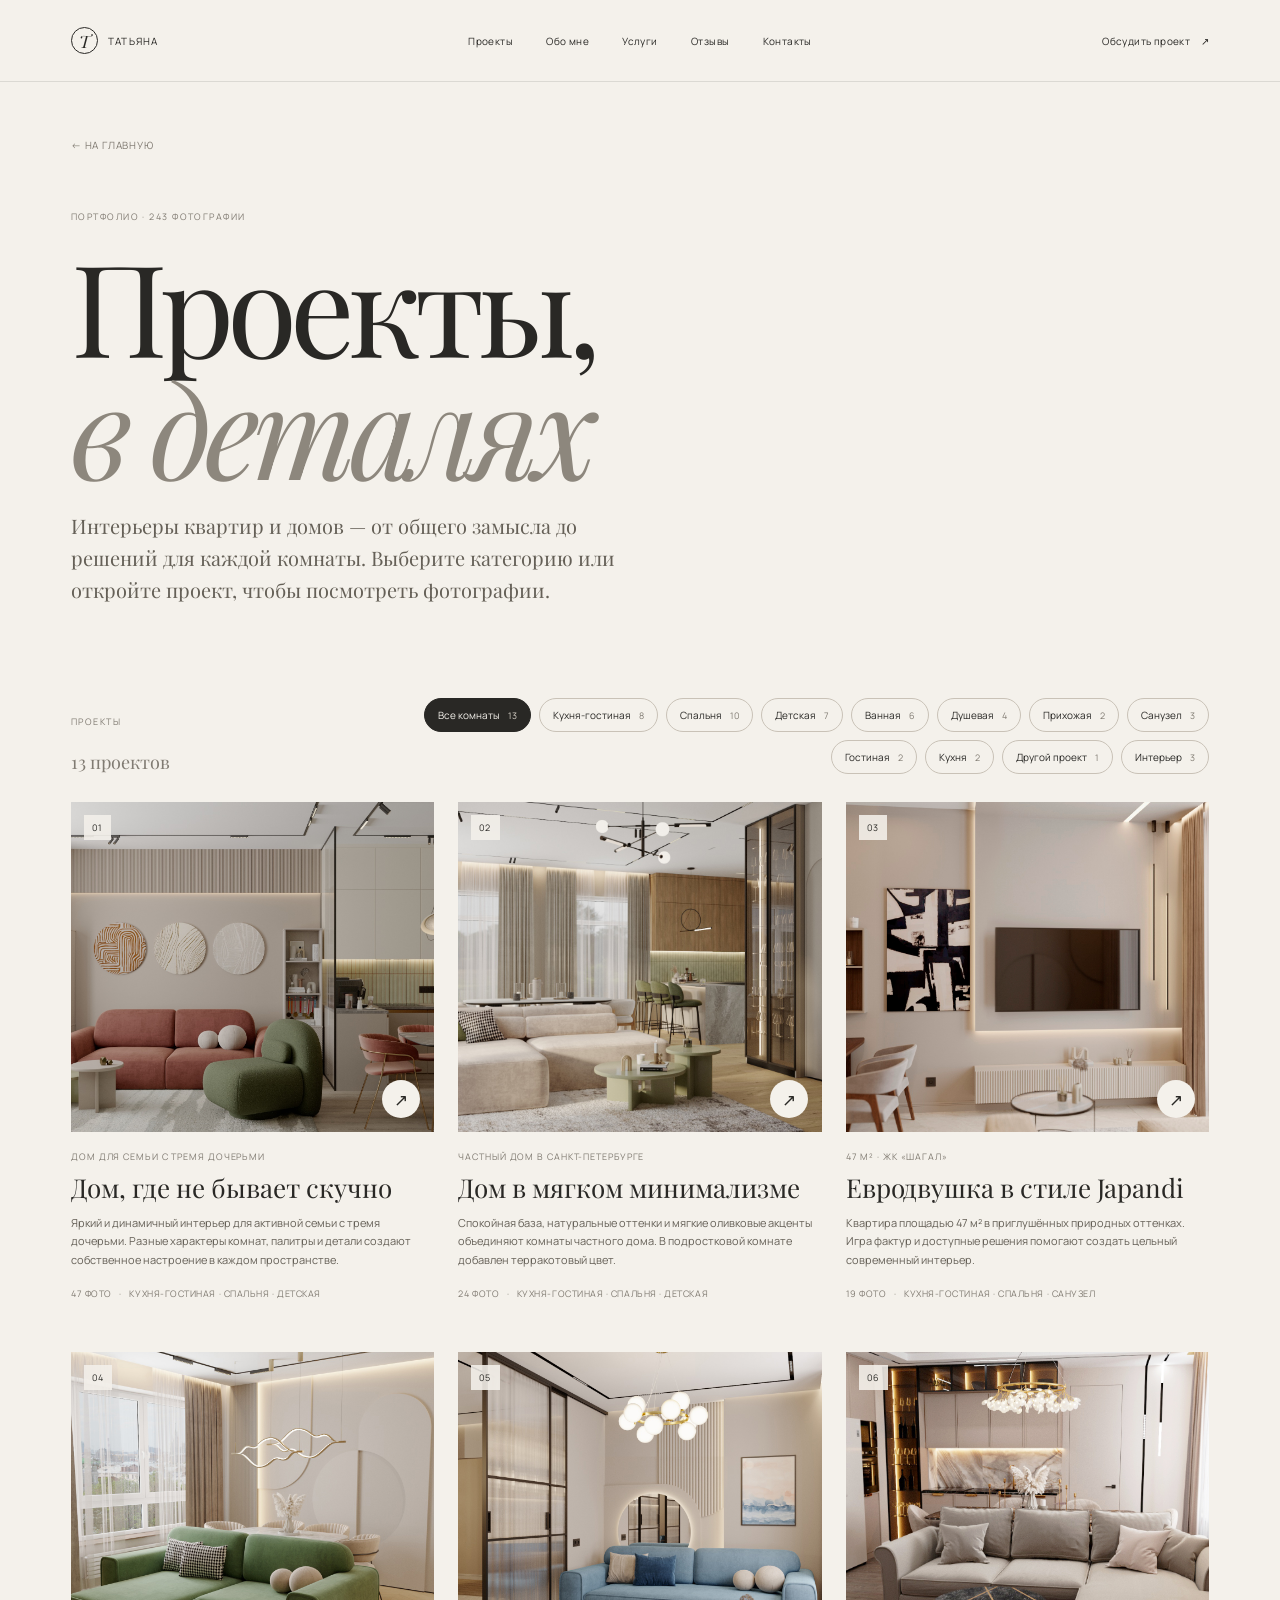
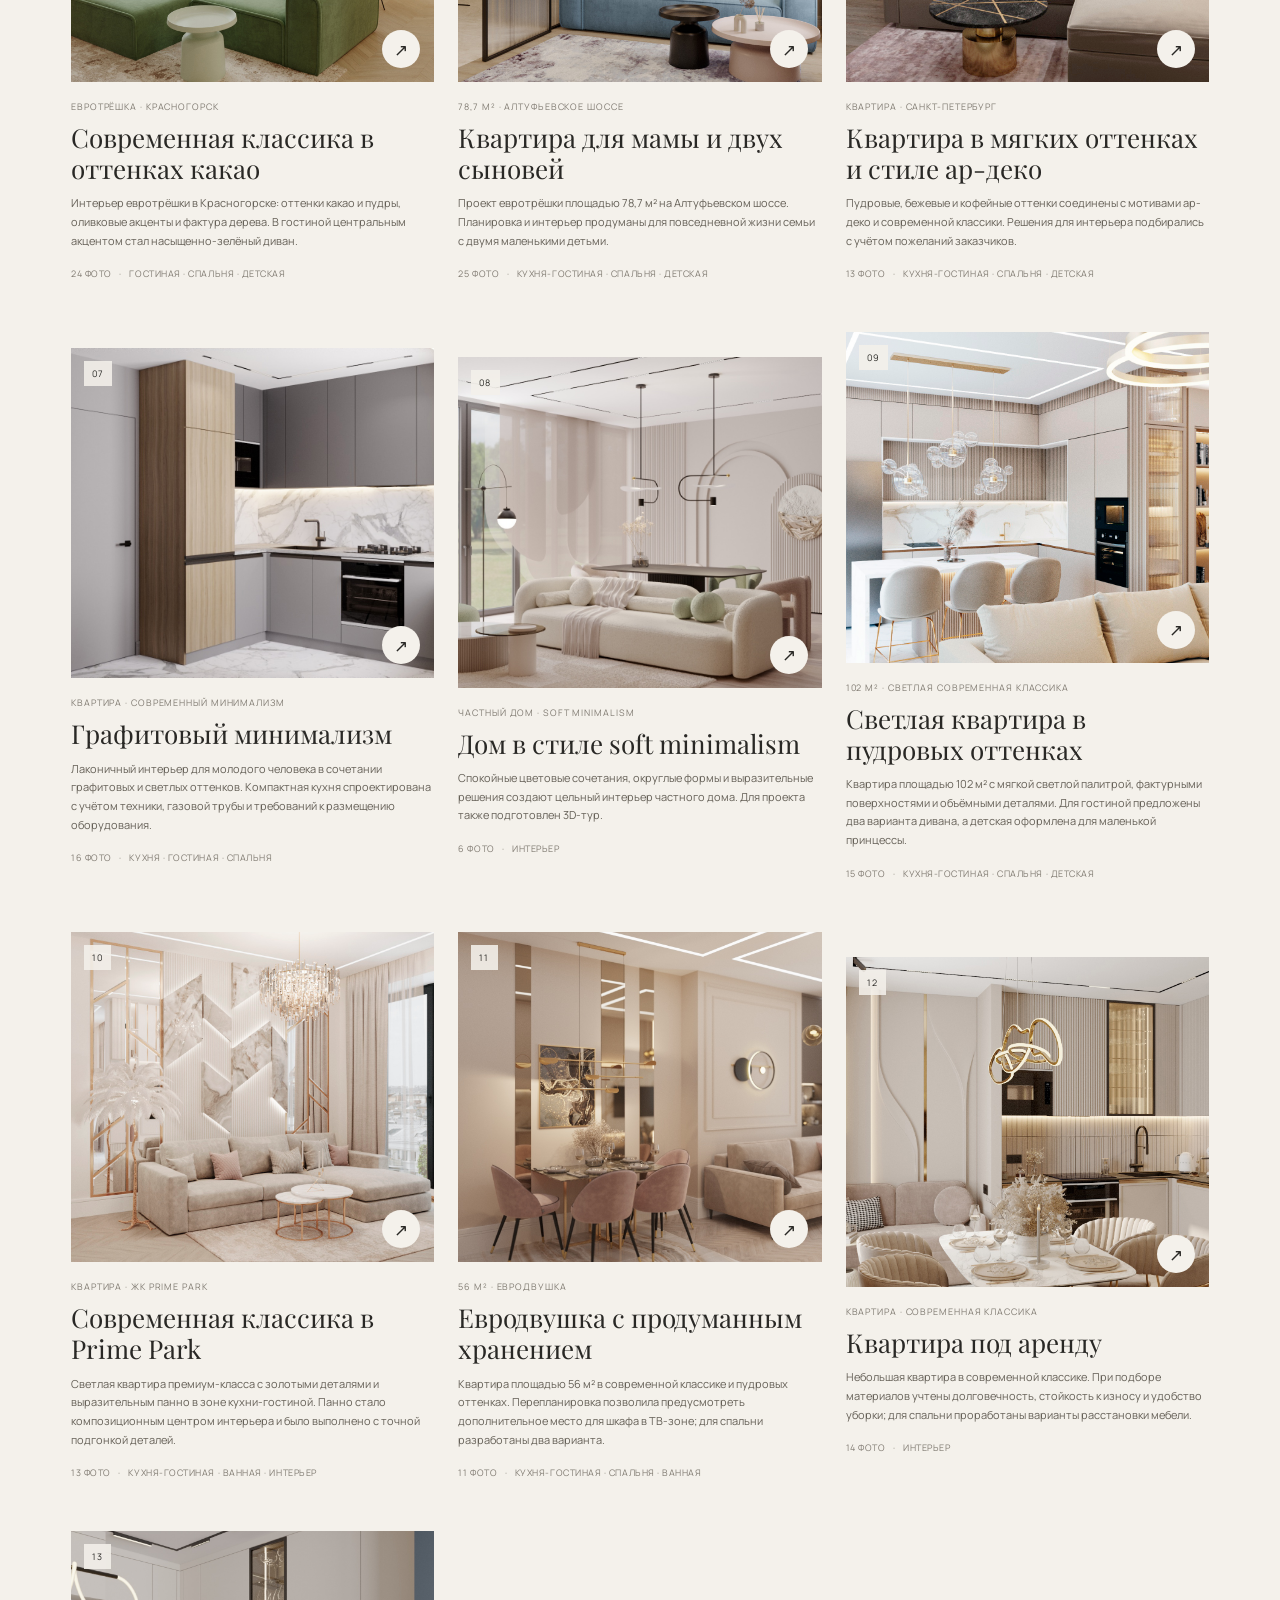
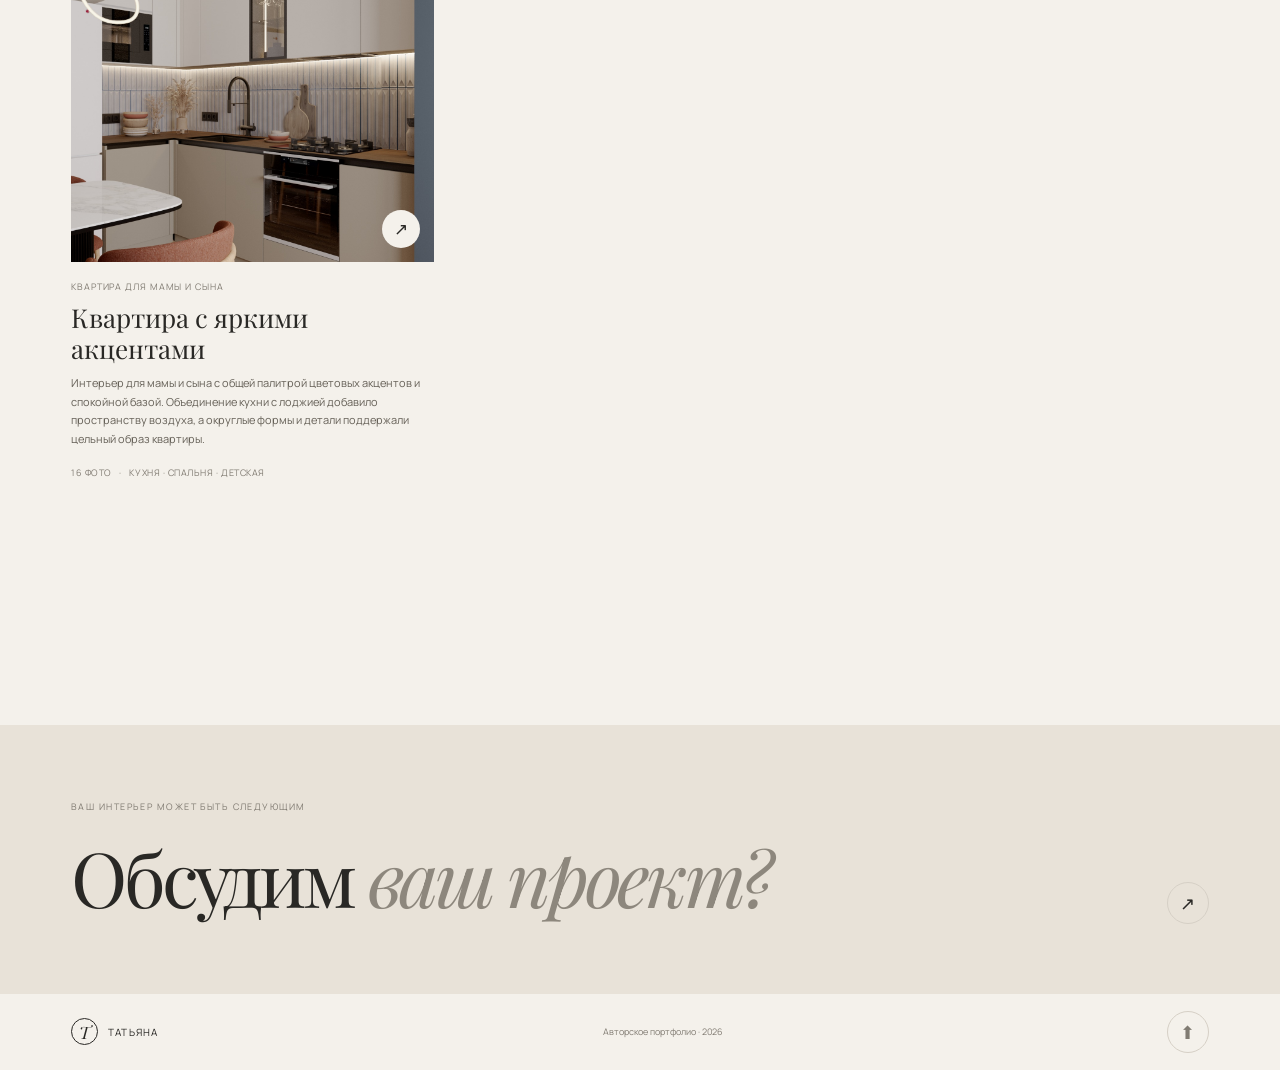
==== projects.html @ d15e1c1d "Publish interior design portfolio" ====
<!doctype html>
<html lang="ru">
<head>
  <meta charset="utf-8">
  <meta name="viewport" content="width=device-width, initial-scale=1">
  <meta name="theme-color" content="#f4f1eb">
  <title>Портфолио проектов — Татьяна</title>
  <meta name="description" content="Реализованные проекты интерьеров. Фотографии квартир и домов с фильтрами по комнатам и проектам.">
  <link rel="preconnect" href="https://fonts.googleapis.com">
  <link rel="preconnect" href="https://fonts.gstatic.com" crossorigin>
  <link href="https://fonts.googleapis.com/css2?family=Manrope:wght@400;500;600&family=Playfair+Display:wght@400;500&display=swap" rel="stylesheet">
  <link rel="stylesheet" href="style.css">
</head>
<body class="works-page">
  <a class="skip-link" href="#main">Перейти к содержанию</a>
  <header class="site-header" id="top">
    <a class="brand" href="index.html#top" aria-label="На главную"><span class="brand-mark">Т</span><span>Татьяна</span></a>
    <button class="menu-toggle" aria-label="Открыть меню" aria-expanded="false" aria-controls="main-nav"><span></span><span></span></button>
    <nav class="nav" id="main-nav" aria-label="Основная навигация">
      <a href="#top" aria-current="page">Проекты</a><a href="index.html#about">Обо мне</a><a href="index.html#services">Услуги</a><a href="index.html#reviews">Отзывы</a><a href="index.html#contact">Контакты</a>
    </nav>
    <a class="header-note" href="index.html#contact">Обсудить проект <span>↗</span></a>
  </header>
  <main id="main">
    <section class="works-intro section">
      <a class="back-link" href="index.html#projects">← На главную</a>
      <p class="eyebrow">ПОРТФОЛИО · <span id="works-photo-total">243</span> ФОТОГРАФИИ</p>
      <h1>Проекты,<br><em>в деталях</em></h1>
      <p class="works-lede">Интерьеры квартир и домов — от общего замысла до решений для каждой комнаты. Выберите категорию или откройте проект, чтобы посмотреть фотографии.</p>
    </section>
    <section class="works-catalog section" aria-label="Каталог проектов">
      <div class="works-toolbar"><div><p class="eyebrow">ПРОЕКТЫ</p><p class="works-result" id="works-result" aria-live="polite"></p></div><div class="works-filters" id="works-filters" aria-label="Фильтр по комнатам"></div></div>
      <div class="works-grid" id="works-grid"></div>
    </section>
    <section class="works-contact"><p class="eyebrow">ВАШ ИНТЕРЬЕР МОЖЕТ БЫТЬ СЛЕДУЮЩИМ</p><h2>Обсудим <em>ваш проект?</em></h2><a class="round-link" href="index.html#contact" aria-label="Обсудить проект">↗</a></section>
  </main>
  <footer class="footer"><a class="brand" href="index.html#top"><span class="brand-mark">Т</span><span>Татьяна</span></a><span>Авторское портфолио · <span id="year"></span></span><a class="round-link" href="#top" aria-label="Наверх">⬆</a></footer>

  <dialog class="work-dialog" id="work-dialog" aria-label="Фотографии проекта">
    <button class="work-dialog-close" type="button" aria-label="Закрыть проект">×</button>
    <div class="work-dialog-inner"><header class="work-dialog-head"><p class="eyebrow" id="dialog-kicker"></p><h2 id="dialog-title"></h2><p class="work-dialog-summary" id="dialog-summary"></p></header><div class="room-filters" id="room-filters" aria-label="Фильтр фотографий по комнате"></div><p class="room-result" id="room-result" aria-live="polite"></p><div class="work-photo-grid" id="work-photo-grid"></div></div>
  </dialog>
  <div class="photo-viewer" id="photo-viewer" role="dialog" aria-modal="true" aria-label="Просмотр фотографии" hidden><button class="viewer-close" type="button" aria-label="Закрыть просмотр">×</button><button class="viewer-arrow viewer-prev" type="button" aria-label="Предыдущее фото">←</button><figure><img id="viewer-image" alt=""><figcaption id="viewer-caption"></figcaption></figure><button class="viewer-arrow viewer-next" type="button" aria-label="Следующее фото">→</button></div>
  <script src="data.js" defer></script><script src="works-data.js" defer></script><script src="projects.js" defer></script><script src="menu.js" defer></script>
</body>
</html>
---- style.css ----
:root {
    --paper: #f4f1eb;
    --paper-2: #e8e2d8;
    --ink: #292825;
    --muted: #807b72;
    --line: #d6d0c6;
    --serif: 'Playfair Display', Georgia, serif;
    --sans: 'Manrope', Arial, sans-serif;
    --gutter: clamp(22px, 5.55vw, 88px);
    --ease: cubic-bezier(.22, .61, .36, 1)
}

* {
    box-sizing: border-box;
    touch-action: manipulation;
}

html {
    scroll-behavior: smooth;
    scroll-padding-top: 82px
}

body {
    margin: 0;
    background: var(--paper);
    color: var(--ink);
    font-family: var(--sans);
    font-size: 14px;
    -webkit-font-smoothing: antialiased
}

body.dialog-open,
body.menu-open {
    overflow: hidden
}

a {
    color: inherit;
    text-decoration: none
}

button {
    font: inherit;
    color: inherit
}

.skip-link {
    position: absolute;
    left: -999px;
    top: 8px;
    z-index: 99;
    padding: 12px;
    background: #fff
}

.skip-link:focus {
    left: 8px
}

.site-header {
    height: 82px;
    padding: 0 var(--gutter);
    display: grid;
    grid-template-columns: 1fr auto 1fr;
    align-items: center;
    border-bottom: 1px solid rgba(41, 40, 37, .12);
    position: relative;
    z-index: 20
}

.brand {
    display: inline-flex;
    align-items: center;
    gap: 10px;
    font-size: 10px;
    letter-spacing: .12em;
    text-transform: uppercase;
    white-space: nowrap
}

.brand-mark {
    display: grid;
    place-items: center;
    width: 27px;
    height: 27px;
    border: 1px solid var(--ink);
    border-radius: 50%;
    font: italic 17px var(--serif);
    letter-spacing: 0
}

.nav {
    display: flex;
    gap: clamp(18px, 2.6vw, 42px);
    align-items: center
}

.nav a,
.header-note {
    font-size: 10px;
    letter-spacing: .04em;
    transition: opacity .2s
}

.nav a:hover,
.header-note:hover {
    opacity: .55
}

.header-note {
    justify-self: end
}

.header-note span {
    margin-left: 8px
}

.menu-toggle {
    display: none
}

.hero {
    padding: 37px var(--gutter) 0;
    position: relative
}

.hero-copy {
    display: grid;
    grid-template-columns: 1fr 1fr;
    align-items: end;
    padding: 25px 0 38px
}

.eyebrow {
    font-size: 9px;
    letter-spacing: .16em;
    color: var(--muted);
    margin: 0 0 22px
}

.hero-eyebrow {
    grid-column: 1/-1;
    display: flex;
    align-items: center;
    gap: 12px;
    margin-bottom: 25px
}

.eyebrow-line {
    height: 1px;
    width: 31px;
    background: var(--muted)
}

h1,
h2,
h3,
p {
    margin-top: 0
}

h1,
h2 {
    font: 400 clamp(48px, 7vw, 104px)/.98 var(--serif);
    letter-spacing: -.055em;
    margin: 0
}

h1 em,
h2 em,
.contact h2 em {
    font-weight: 400;
    color: #8d877d
}

.hero-copy h1 {
    grid-column: 1/-1;
    max-width: 950px
}

.hero-copy h1 em {
    font-style: italic
}

.hero-bottom {
    grid-column: 2;
    display: flex;
    justify-content: space-between;
    align-items: end;
    padding: 24px 0 0 10px
}

.hero-bottom p {
    max-width: 360px;
    font-size: 12px;
    line-height: 1.85;
    color: #67635c;
    margin: 0
}

.round-link {
    width: 42px;
    height: 42px;
    border: 1px solid var(--line);
    display: grid;
    place-items: center;
    border-radius: 50%;
    font-size: 18px;
    transition: background .25s, color .25s
}

.round-link:hover {
    background: var(--ink);
    color: var(--paper)
}

.hero-image-wrap {
    height: clamp(330px, 48vw, 690px);
    position: relative;
    overflow: hidden;
    background: #d6d0c6
}

.hero-image {
    width: 100%;
    height: 100%;
    object-fit: cover;
    object-position: center 55%;
    display: block
}

.image-caption {
    position: absolute;
    bottom: 0;
    left: 0;
    right: 0;
    padding: 16px 21px;
    color: white;
    display: flex;
    justify-content: space-between;
    font-size: 9px;
    letter-spacing: .1em;
    text-transform: uppercase;
    background: linear-gradient(transparent, rgba(0, 0, 0, .35))
}

.hero-stamp {
    position: absolute;
    right: 6%;
    top: 12%;
    width: 100px;
    height: 100px;
    border: 1px solid rgba(255, 255, 255, .7);
    border-radius: 50%;
    display: grid;
    place-content: center;
    text-align: center;
    color: white;
    font: italic 16px/1.15 var(--serif);
    transform: rotate(9deg)
}

.hero-meta {
    display: flex;
    justify-content: space-between;
    padding: 17px 0 0;
    color: var(--muted);
    font-size: 9px;
    letter-spacing: .05em
}

.section {
    padding: clamp(100px, 13vw, 190px) var(--gutter)
}

.section-heading {
    display: grid;
    grid-template-columns: 1.2fr .8fr;
    align-items: end;
    margin-bottom: 72px
}

.section-heading h2,
.about h2,
.services h2,
.reviews h2 {
    font-size: clamp(55px, 7.6vw, 110px)
}

.section-heading h2 em,
.about h2 em,
.services h2 em,
.reviews h2 em {
    font-style: italic
}

.section-intro {
    max-width: 340px;
    justify-self: end;
    font: 18px/1.65 var(--serif);
    color: #5f5b54;
    margin: 0 0 7px
}

.project-grid {
    display: grid;
    grid-template-columns: 1fr 1fr;
    column-gap: clamp(22px, 6vw, 94px);
    row-gap: 95px
}

.project-card {
    position: relative;
    display: block;
    text-align: left;
    padding: 0;
    border: 0;
    background: none;
    cursor: pointer;
    min-width: 0
}

.project-card-2,
.project-card-4 {
    margin-top: 105px
}

.project-card-3 {
    width: 82%;
    margin-left: 11%
}

.project-card-5 {
    width: 84%;
    margin-left: 8%;
    margin-top: -48px
}

.project-photo {
    display: block;
    overflow: hidden;
    position: relative;
    background: #ddd6ca;
    aspect-ratio: 1.35
}

.project-card-2 .project-photo {
    aspect-ratio: 1.03
}

.project-card-3 .project-photo {
    aspect-ratio: 1.05
}

.project-card-4 .project-photo {
    aspect-ratio: 1.25
}

.project-card-5 .project-photo {
    aspect-ratio: 1.5
}

.project-photo img {
    display: block;
    width: 100%;
    height: 100%;
    object-fit: cover;
    transition: transform .8s var(--ease), filter .5s
}

.project-card:hover .project-photo img {
    transform: scale(1.035);
    filter: brightness(.92)
}

.project-open {
    position: absolute;
    right: 16px;
    bottom: 16px;
    width: 42px;
    height: 42px;
    background: var(--paper);
    border-radius: 50%;
    display: grid;
    place-items: center;
    font-size: 18px;
    opacity: 0;
    transform: translateY(5px);
    transition: .25s
}

.project-card:hover .project-open,
.project-card:focus-visible .project-open {
    opacity: 1;
    transform: none
}

.project-meta {
    display: flex;
    flex-direction: column;
    gap: 6px;
    padding-top: 17px
}

.project-title {
    font: 26px var(--serif)
}

.project-kind {
    font-size: 9px;
    color: var(--muted);
    letter-spacing: .04em
}

.project-kind i {
    font-style: normal;
    padding: 0 4px
}

.project-count {
    position: absolute;
    right: 0;
    bottom: 19px;
    font-size: 9px;
    color: var(--muted)
}

.sample-note {
    font-size: 9px;
    line-height: 1.7;
    color: var(--muted);
    letter-spacing: .03em;
    margin: 40px 0 0
}

.about {
    display: grid;
    grid-template-columns: .92fr 1.08fr;
    gap: clamp(40px, 10vw, 150px);
    align-items: center;
    background: var(--paper-2);
    padding-top: clamp(90px, 12vw, 170px);
    padding-bottom: clamp(90px, 12vw, 170px)
}

.about-photo {
    height: clamp(420px, 58vw, 740px);
    position: relative;
    max-width: 570px
}

.about-photo img {
    width: 100%;
    height: 100%;
    object-fit: cover
}

.photo-index {
    position: absolute;
    bottom: 17px;
    left: 17px;
    color: white;
    font-size: 8px;
    letter-spacing: .14em
}

.about-copy {
    position: relative;
    padding: 30px 0
}

.about-copy h2 {
    margin-bottom: 40px
}

.about-text {
    font-size: 12px;
    line-height: 1.9;
    color: #625e57;
    max-width: 460px
}

.signature {
    display: flex;
    align-items: center;
    gap: 14px;
    margin-top: 34px;
    font: italic 18px var(--serif)
}

.signature-line {
    width: 38px;
    height: 1px;
    background: var(--ink)
}

.about-number {
    position: absolute;
    right: 0;
    bottom: 0;
    font: italic 60px var(--serif);
    color: rgba(41, 40, 37, .12)
}

.services {
    display: grid;
    grid-template-columns: .8fr 1.2fr;
    gap: 10vw
}

.services-head {
    position: sticky;
    top: 120px;
    align-self: start
}

.services h2 {
    margin-bottom: 30px
}

.services-head>p:last-child {
    font: 16px/1.7 var(--serif);
    color: #716b62;
    max-width: 300px
}

.service-list {
    border-top: 1px solid var(--line)
}

.service-row {
    display: grid;
    grid-template-columns: 42px 1fr 1fr 20px;
    gap: 14px;
    align-items: center;
    min-height: 112px;
    border-bottom: 1px solid var(--line)
}

.service-no {
    font-size: 9px;
    color: var(--muted)
}

.service-row h3 {
    font: 24px var(--serif);
    font-weight: 400;
    margin: 0
}

.service-row p {
    font-size: 10px;
    line-height: 1.7;
    color: var(--muted);
    max-width: 235px;
    margin: 0
}

.service-arrow {
    font-size: 17px;
    color: var(--muted)
}

.quote-band {
    background: #30302d;
    color: #f4f1eb;
    min-height: 320px;
    padding: 70px var(--gutter);
    display: flex;
    flex-direction: column;
    align-items: center;
    justify-content: center;
    text-align: center
}

.quote-mark {
    font: 60px/.6 var(--serif);
    color: #aba398
}

.quote-band p {
    font: clamp(27px, 4vw, 49px)/1.25 var(--serif);
    max-width: 780px;
    margin: 22px auto 28px
}

.quote-band em {
    color: #b6afa3
}

.quote-rule {
    width: 38px;
    height: 1px;
    background: #a49d92
}

.reviews {
    background: #e9e4db
}

.reviews-head {
    display: flex;
    justify-content: space-between;
    align-items: end
}

.reviews h2 {
    margin-bottom: 0
}

.review-controls {
    display: flex;
    align-items: center;
    gap: 16px;
    padding-bottom: 10px;
    font-size: 9px;
    color: var(--muted)
}

.review-arrow {
    width: 38px;
    height: 38px;
    border-radius: 50%;
    border: 1px solid #bfb8ad;
    background: none;
    font-size: 16px;
    cursor: pointer;
    transition: .2s
}

.review-arrow:hover {
    background: var(--ink);
    color: white
}

.review-stage {
    min-height: 310px;
    display: grid;
    align-items: center;
    max-width: 840px;
    margin: 26px auto 0
}

.review-stage blockquote {
    margin: 0
}

.review-quote {
    font: 65px/.6 var(--serif);
    color: #9c958a
}

.review-stage blockquote>p {
    font: clamp(25px, 3.4vw, 44px)/1.4 var(--serif);
    max-width: 800px;
    margin: 8px 0 28px
}

.review-stage footer {
    display: flex;
    gap: 20px;
    font-size: 9px;
    letter-spacing: .08em;
    text-transform: uppercase;
    color: var(--muted)
}

.footer {
    min-height: 76px;
    padding: 16px var(--gutter);
    display: flex;
    align-items: center;
    justify-content: space-between;
    background: var(--paper);
    font-size: 9px;
    color: var(--muted)
}

.footer .brand {
    color: var(--ink)
}

.project-dialog {
    border: 0;
    padding: 0;
    width: min(100%, 1100px);
    max-width: none;
    height: 100%;
    max-height: 100%;
    background: var(--paper);
    color: var(--ink);
    overflow: auto
}

.project-dialog::backdrop {
    background: rgba(20, 19, 17, .76);
    backdrop-filter: blur(4px)
}

.dialog-close {
    position: fixed;
    z-index: 3;
    top: 20px;
    right: 24px;
    width: 48px;
    height: 48px;
    border: 1px solid rgba(41, 40, 37, .35);
    background: var(--paper);
    border-radius: 50%;
    font-size: 28px;
    line-height: 1;
    cursor: pointer
}

.dialog-content {
    padding: 70px clamp(20px, 6vw, 78px) 40px
}

.dialog-head {
    max-width: 760px;
    margin: 0 auto 36px
}

.dialog-head h2 {
    font-size: clamp(44px, 7vw, 78px);
    margin-bottom: 12px
}

.dialog-head>p:not(.eyebrow) {
    font-size: 10px;
    color: var(--muted)
}

.dialog-head .dialog-description {
    font: 17px/1.7 var(--serif) !important;
    color: var(--ink) !important;
    max-width: 620px;
    margin-top: 24px
}

.dialog-gallery {
    display: grid;
    gap: 12px
}

.dialog-photo {
    display: none;
    margin: 0;
    aspect-ratio: 1.55;
    background: #ddd6ca
}

.dialog-photo.is-active {
    display: block
}

.dialog-photo img {
    width: 100%;
    height: 100%;
    object-fit: cover
}

.dialog-controls {
    display: flex;
    align-items: center;
    justify-content: center;
    gap: 20px;
    padding: 22px
}

.dialog-controls button {
    border: 1px solid var(--line);
    background: none;
    width: 40px;
    height: 40px;
    border-radius: 50%;
    font-size: 17px;
    cursor: pointer
}

.dialog-image-count {
    font-size: 9px;
    color: var(--muted)
}

:focus-visible {
    outline: 2px solid #8c6044;
    outline-offset: 4px
}

@media(max-width:800px) {
    .site-header {
        height: 68px;
        grid-template-columns: 1fr auto
    }

    .header-note {
        display: none
    }

    .menu-toggle {
        display: flex;
        justify-self: end;
        width: 42px;
        height: 42px;
        border: 0;
        background: none;
        flex-direction: column;
        justify-content: center;
        gap: 6px;
        cursor: pointer;
        z-index: 3
    }

    .menu-toggle span {
        height: 1px;
        width: 22px;
        background: var(--ink);
        transition: transform .2s
    }

    .menu-toggle[aria-expanded=true] span:first-child {
        transform: translateY(3.5px) rotate(45deg)
    }

    .menu-toggle[aria-expanded=true] span:last-child {
        transform: translateY(-3.5px) rotate(-45deg)
    }

    .nav {
        position: fixed;
        inset: 0;
        background: var(--paper);
        z-index: 2;
        display: flex;
        flex-direction: column;
        align-items: flex-start;
        justify-content: center;
        padding: 70px var(--gutter);
        gap: 22px;
        opacity: 0;
        visibility: hidden;
        transition: opacity .25s, visibility .25s
    }

    .nav.is-open {
        opacity: 1;
        visibility: visible
    }

    .nav a {
        font: clamp(34px, 8vw, 56px) var(--serif)
    }

    .hero {
        padding-top: 20px
    }

    .hero-copy {
        padding: 36px 0 26px
    }

    .hero h1 {
        font-size: clamp(53px, 11vw, 90px)
    }

    .hero-bottom {
        grid-column: 1/-1;
        padding: 24px 0 0
    }

    .hero-image-wrap {
        height: 65vh;
        min-height: 400px;
        max-height: 620px
    }

    .hero-meta span:last-child {
        display: none
    }

    .section-heading {
        grid-template-columns: 1fr;
        gap: 24px;
        margin-bottom: 42px
    }

    .section-intro {
        justify-self: start;
        font-size: 16px
    }

    .project-grid {
        column-gap: 22px;
        row-gap: 50px
    }

    .project-card-2,
    .project-card-4 {
        margin-top: 55px
    }

    .project-card-3 {
        width: 92%;
        margin-left: 4%
    }

    .project-card-5 {
        width: 92%;
        margin-left: 4%;
        margin-top: -20px
    }

    .project-title {
        font-size: 21px
    }

    .about {
        gap: 38px;
        grid-template-columns: .85fr 1.15fr
    }

    .about-photo {
        height: 520px
    }

    .about h2 {
        font-size: clamp(48px, 8vw, 74px)
    }

    .services {
        grid-template-columns: 1fr;
        gap: 35px
    }

    .services-head {
        position: static
    }

    .services h2 {
        font-size: 72px
    }

    .service-row {
        grid-template-columns: 30px 1fr 20px;
        padding: 20px 0
    }

    .service-row p {
        grid-column: 2;
        grid-row: 2;
        max-width: 340px
    }

    .service-arrow {
        grid-column: 3;
        grid-row: 1
    }

    .review-stage {
        min-height: 260px
    }

    .contact-orbit {
        right: -4%;
        top: 38%
    }
}

@media(max-width:540px) {
    :root {
        --gutter: 22px
    }

    .hero {
        padding-top: 7px
    }

    .hero-copy {
        padding: 31px 0 22px
    }

    .hero-eyebrow {
        font-size: 8px;
        margin-bottom: 19px
    }

    .hero h1 {
        font-size: clamp(47px, 12.8vw, 68px);
        line-height: 1.01
    }

    .hero-bottom p {
        font-size: 11px;
        max-width: 265px
    }

    .round-link {
        width: 38px;
        height: 38px;
        flex: none
    }

    .hero-image-wrap {
        height: 68vh;
        min-height: 390px;
        max-height: 570px
    }

    .hero-stamp {
        width: 77px;
        height: 77px;
        font-size: 12px;
        right: 5%;
        top: 8%
    }

    .image-caption {
        font-size: 7px;
        padding: 12px
    }

    .hero-meta {
        font-size: 8px
    }

    .section {
        padding: 90px var(--gutter)
    }

    .section-heading h2,
    .reviews h2 {
        font-size: 61px
    }

    .project-grid {
        grid-template-columns: 1fr;
        row-gap: 38px
    }

    .project-card-2,
    .project-card-4,
    .project-card-5 {
        margin: 0;
        width: 100%
    }

    .project-card-3 {
        width: 90%;
        margin-left: 10%
    }

    .project-photo,
    .project-card-2 .project-photo,
    .project-card-3 .project-photo,
    .project-card-4 .project-photo,
    .project-card-5 .project-photo {
        aspect-ratio: 1.15
    }

    .project-title {
        font-size: 24px
    }

    .project-count {
        bottom: 18px
    }

    .sample-note {
        margin-top: 28px
    }

    .about {
        grid-template-columns: 1fr;
        padding-top: 82px;
        padding-bottom: 80px;
        gap: 36px
    }

    .about-photo {
        height: 105vw;
        max-height: 530px;
        width: 82%
    }

    .about-copy {
        padding: 0
    }

    .about h2 {
        font-size: clamp(55px, 14vw, 75px);
        margin-bottom: 28px
    }

    .about-number {
        font-size: 46px
    }

    .services {
        padding-top: 90px;
        padding-bottom: 90px
    }

    .services h2 {
        font-size: 61px
    }

    .service-row h3 {
        font-size: 22px
    }

    .service-row p {
        font-size: 9px
    }

    .quote-band {
        min-height: 270px;
        padding-top: 60px;
        padding-bottom: 60px
    }

    .quote-band p {
        font-size: 30px
    }

    .reviews-head {
        align-items: end
    }

    .review-controls {
        gap: 8px
    }

    .review-arrow {
        width: 34px;
        height: 34px
    }

    .review-stage {
        min-height: 290px;
        margin-top: 10px
    }

    .review-stage blockquote>p {
        font-size: 28px
    }

    .review-stage footer {
        flex-direction: column;
        gap: 8px
    }

    .contact {
        padding-top: 70px;
        padding-bottom: 65px
    }

    .contact-top {
        align-items: flex-start;
        gap: 10px;
        margin-bottom: 40px
    }

    .contact-top>span {
        max-width: 135px;
        text-align: right;
        font-size: 9px
    }

    .contact h2 {
        font-size: clamp(48px, 12.2vw, 65px)
    }

    .contact-bottom {
        margin-top: 33px;
        display: block
    }

    .contact-bottom>p {
        font-size: 15px;
        margin-bottom: 25px;
        max-width: 270px
    }

    .contact-actions {
        gap: 16px
    }

    .contact-primary {
        min-height: 50px
    }

    .contact-orbit {
        top: 47%;
        right: -13%;
        width: 150px;
        height: 150px
    }

    .contact-hint {
        max-width: 200px
    }

    .footer {
        gap: 12px;
        flex-wrap: wrap
    }

    .footer>span {
        order: 3;
        width: 100%
    }

    .dialog-content {
        padding: 76px 18px 28px
    }

    .dialog-close {
        top: 12px;
        right: 12px;
        width: 42px;
        height: 42px
    }

    .dialog-photo {
        aspect-ratio: .9
    }

    .dialog-head .dialog-description {
        font-size: 15px !important
    }
}

@media(prefers-reduced-motion:reduce) {

    *,
    *::before,
    *::after {
        scroll-behavior: auto !important;
        animation-duration: .01ms !important;
        animation-iteration-count: 1 !important;
        transition-duration: .01ms !important
    }
}

/* Отзывы: все тексты видны сразу, в удобной адаптивной сетке. */
.reviews-total {
    margin: 0 0 10px;
    color: var(--muted);
    font-size: 10px;
    letter-spacing: .12em;
    text-transform: uppercase;
}

.review-grid {
    display: grid;
    grid-template-columns: repeat(2, minmax(0, 1fr));
    gap: 18px;
    margin-top: 42px;
}

.review-card {
    position: relative;
    display: flex;
    gap: 18px;
    min-width: 0;
    padding: clamp(24px, 3.2vw, 42px);
    background: #f4f1eb;
    border: 1px solid rgba(44, 42, 38, .08);
}

.review-card-mark {
    flex: 0 0 auto;
    color: #aaa295;
    font: 54px/.8 var(--serif);
}

.review-card blockquote {
    min-width: 0;
    margin: 0;
}

.review-card blockquote p {
    margin: 0 0 28px;
    color: var(--ink);
    font: 17px/1.75 var(--serif);
    white-space: pre-line;
}

.review-card footer {
    display: flex;
    flex-wrap: wrap;
    align-items: baseline;
    justify-content: space-between;
    gap: 10px 16px;
    padding-top: 16px;
    border-top: 1px solid #d9d3c9;
}

.review-author {
    color: var(--ink);
    font-size: 10px;
    font-weight: 600;
    letter-spacing: .12em;
}

.review-number {
    color: var(--muted);
    font-size: 9px;
    letter-spacing: .1em;
}

@media (max-width: 720px) {
    .review-grid {
        grid-template-columns: 1fr;
        gap: 12px;
        margin-top: 28px;
    }

    .review-card {
        padding: 24px 20px;
        gap: 12px;
    }

    .review-card-mark {
        font-size: 42px;
    }

    .review-card blockquote p {
        font-size: 16px;
        line-height: 1.7;
    }
}


/* Реальные проекты на главной и отдельный каталог работ. */
.project-card-2, .project-card-3, .project-card-4, .project-card-5,
.project-card:nth-child(n) { width: auto; margin: 0; }
.project-card:nth-child(n) .project-photo { aspect-ratio: 1.35; }
.project-card { cursor: pointer; }
.project-card:focus-visible, .works-card:focus-visible, .filter-chip:focus-visible,
.room-chip:focus-visible, .work-photo:focus-visible { outline: 2px solid #726b5e; outline-offset: 4px; }
.project-meta { padding-right: 78px; padding-bottom: 20px; }
.project-description { max-width: 620px; margin-top: 5px; color: #5f5b54; font-size: 12px; line-height: 1.7; }
.project-count { bottom: 21px; }
.projects-all-link { display: flex; justify-content: space-between; align-items: center; width: min(100%, 480px); margin: 76px auto 0; padding: 19px 0; border-top: 1px solid var(--line); border-bottom: 1px solid var(--line); font-size: 11px; letter-spacing: .1em; text-transform: uppercase; }
.projects-all-link span { font-size: 18px; transition: transform .25s var(--ease); }
.projects-all-link:hover span { transform: translate(4px,-4px); }

.works-intro { padding-top: 52px; padding-bottom: 60px; }
.back-link { display: inline-block; margin-bottom: 58px; color: var(--muted); font-size: 10px; letter-spacing: .08em; text-transform: uppercase; }
.works-intro h1 { margin: 16px 0 22px; font: clamp(64px, 10vw, 142px)/.95 var(--serif); letter-spacing: -.055em; }
.works-intro h1 em, .works-contact h2 em { font-weight: 400; }
.works-lede { max-width: 580px; margin: 0; color: #656057; font: 20px/1.6 var(--serif); }
.works-catalog { padding-top: 32px; }
.works-toolbar { display: flex; justify-content: space-between; align-items: end; gap: 28px; margin-bottom: 28px; }
.works-result { margin: 8px 0 0; color: var(--muted); font: 18px var(--serif); }
.works-filters, .room-filters { display: flex; flex-wrap: wrap; gap: 8px; }
.works-filters { justify-content: end; max-width: 820px; }
.filter-chip, .room-chip { display: inline-flex; align-items: center; gap: 8px; border: 1px solid #c9c2b7; border-radius: 999px; background: transparent; padding: 9px 13px; font-size: 10px; cursor: pointer; transition: background .2s, color .2s, border-color .2s; }
.filter-chip span, .room-chip span { color: var(--muted); font-size: 9px; }
.filter-chip:hover, .room-chip:hover, .filter-chip.is-active, .room-chip.is-active { background: var(--ink); border-color: var(--ink); color: var(--paper); }
.filter-chip.is-active span, .room-chip.is-active span { color: #d9d3c9; }
.works-grid { display: grid; grid-template-columns: repeat(3, minmax(0, 1fr)); gap: 52px 24px; }
.works-card { display: block; width: 100%; padding: 0; border: 0; background: none; text-align: left; cursor: pointer; }
.works-card-photo { position: relative; display: block; overflow: hidden; aspect-ratio: 1.1; background: #e5dfd4; }
.works-card-photo img { display: block; width: 100%; height: 100%; object-fit: cover; transition: transform .7s var(--ease); }
.works-card:hover .works-card-photo img { transform: scale(1.035); }
.works-card-arrow { position: absolute; right: 14px; bottom: 14px; display: grid; place-items: center; width: 38px; height: 38px; border-radius: 50%; background: var(--paper); font-size: 17px; transition: transform .2s; }
.works-card:hover .works-card-arrow { transform: translate(3px,-3px); }
.works-card-index { position: absolute; top: 13px; left: 13px; padding: 6px 8px; background: rgba(244,241,235,.88); font-size: 9px; letter-spacing: .12em; }
.works-card-copy { display: flex; flex-direction: column; align-items: start; padding-top: 18px; }
.works-card-kicker { margin-bottom: 9px; color: var(--muted); font-size: 9px; letter-spacing: .1em; text-transform: uppercase; }
.works-card-title { font: 26px/1.2 var(--serif); }
.works-card-summary { margin-top: 10px; color: #656057; font-size: 11px; line-height: 1.7; }
.works-card-meta { margin-top: 17px; color: var(--muted); font-size: 9px; letter-spacing: .06em; text-transform: uppercase; }
.works-card-meta i { padding: 0 5px; font-style: normal; }
.works-contact { position: relative; margin-top: 80px; padding: 75px var(--gutter); background: var(--paper-2); }
.works-contact h2 { margin: 15px 0 0; font: clamp(38px, 6vw, 76px)/1.1 var(--serif); }
.works-contact .round-link { position: absolute; right: var(--gutter); bottom: 70px; }
.work-dialog { position: fixed; inset: auto; width: min(1100px, calc(100vw - 36px)); max-width: none; height: min(92dvh, 1000px); max-height: none; margin: auto; padding: 0; overflow: auto; border: 0; background: var(--paper); color: var(--ink); box-shadow: 0 24px 90px rgba(28,25,21,.28); }
.work-dialog::backdrop { background: rgba(28,25,21,.68); backdrop-filter: blur(4px); }
.work-dialog-close { position: sticky; z-index: 2; top: 14px; float: right; display: grid; place-items: center; width: 42px; height: 42px; margin: 14px 14px -56px 0; border: 1px solid #c9c2b7; border-radius: 50%; background: var(--paper); font-size: 26px; cursor: pointer; }
.work-dialog-inner { padding: clamp(26px, 5vw, 60px); }
.work-dialog-head { max-width: 760px; padding-right: 45px; }
.work-dialog-head h2 { margin: 12px 0; font: clamp(38px, 6vw, 70px)/1.04 var(--serif); }
.work-dialog-summary { color: #656057; font-size: 13px; line-height: 1.8; }
.room-filters { margin-top: 30px; padding: 15px 0; border-top: 1px solid var(--line); border-bottom: 1px solid var(--line); }
.room-result { margin: 18px 0; color: var(--muted); font-size: 10px; letter-spacing: .1em; text-transform: uppercase; }
.work-photo-grid { display: grid; grid-template-columns: repeat(2,minmax(0,1fr)); gap: 14px; }
.work-photo { position: relative; display: block; min-width: 0; padding: 0; overflow: hidden; border: 0; background: #e4ded4; cursor: zoom-in; }
.work-photo img { display: block; width: 100%; aspect-ratio: 1.25; object-fit: cover; transition: transform .4s; }
.work-photo:hover img { transform: scale(1.02); }
.work-photo span { position: absolute; bottom: 10px; left: 10px; padding: 7px 9px; background: rgba(244,241,235,.92); font-size: 9px; letter-spacing: .06em; }
.photo-viewer { position: fixed; z-index: 100; inset: 0; display: grid; grid-template-columns: 64px minmax(0,1fr) 64px; align-items: center; justify-items: center; gap: 12px; padding: 70px 24px 28px; background: rgba(27,26,24,.97); color: white; }
.photo-viewer[hidden] { display: none; }
.photo-viewer figure { display: grid; justify-items: center; gap: 18px; width: 100%; height: 100%; margin: 0; }
.photo-viewer figure img { display: block; max-width: 100%; max-height: calc(100% - 42px); object-fit: contain; }
.photo-viewer figcaption { color: #d6d0c6; font-size: 10px; letter-spacing: .1em; text-align: center; text-transform: uppercase; }
.viewer-close { position: absolute; top: 22px; right: 26px; width: 42px; height: 42px; border: 1px solid #67645e; border-radius: 50%; background: transparent; color: white; font-size: 26px; cursor: pointer; }
.viewer-arrow { width: 46px; height: 46px; border: 1px solid #67645e; border-radius: 50%; background: transparent; color: white; font-size: 20px; cursor: pointer; }
.viewer-arrow:hover, .viewer-close:hover { background: #fff; color: #292825; }
body.viewer-open { overflow: hidden; }
body.works-page .menu-open, body.works-page.dialog-open { overflow: hidden; }

@media (max-width: 900px) {
  .works-toolbar { align-items: start; flex-direction: column; }
  .works-filters { justify-content: start; }
  .works-grid { grid-template-columns: repeat(2,minmax(0,1fr)); gap: 40px 18px; }
}
@media (max-width: 600px) {
  .project-grid { row-gap: 40px; }
  .project-meta { padding-right: 0; padding-bottom: 28px; }
  .project-count { bottom: 0; }
  .project-title { font-size: 23px; }
  .project-description { font-size: 11px; }
  .projects-all-link { margin-top: 48px; }
  .works-intro { padding-top: 28px; padding-bottom: 42px; }
  .back-link { margin-bottom: 42px; }
  .works-lede { font-size: 17px; }
  .works-grid { grid-template-columns: 1fr; gap: 38px; }
  .works-card-photo { aspect-ratio: 1.15; }
  .work-dialog { width: 100vw; height: 100dvh; }
  .work-dialog-inner { padding: 28px 18px; }
  .work-dialog-close { position: fixed; top: 8px; right: 8px; margin: 0; }
  .work-dialog-head { padding-right: 38px; }
  .work-photo-grid { grid-template-columns: 1fr; }
  .photo-viewer { grid-template-columns: 40px minmax(0,1fr) 40px; gap: 6px; padding: 70px 8px 20px; }
  .viewer-arrow { width: 38px; height: 38px; }
  .viewer-close { top: 14px; right: 14px; }
  .works-contact { margin-top: 48px; padding-top: 56px; padding-bottom: 100px; }
  .works-contact .round-link { right: var(--gutter); bottom: 28px; }
}
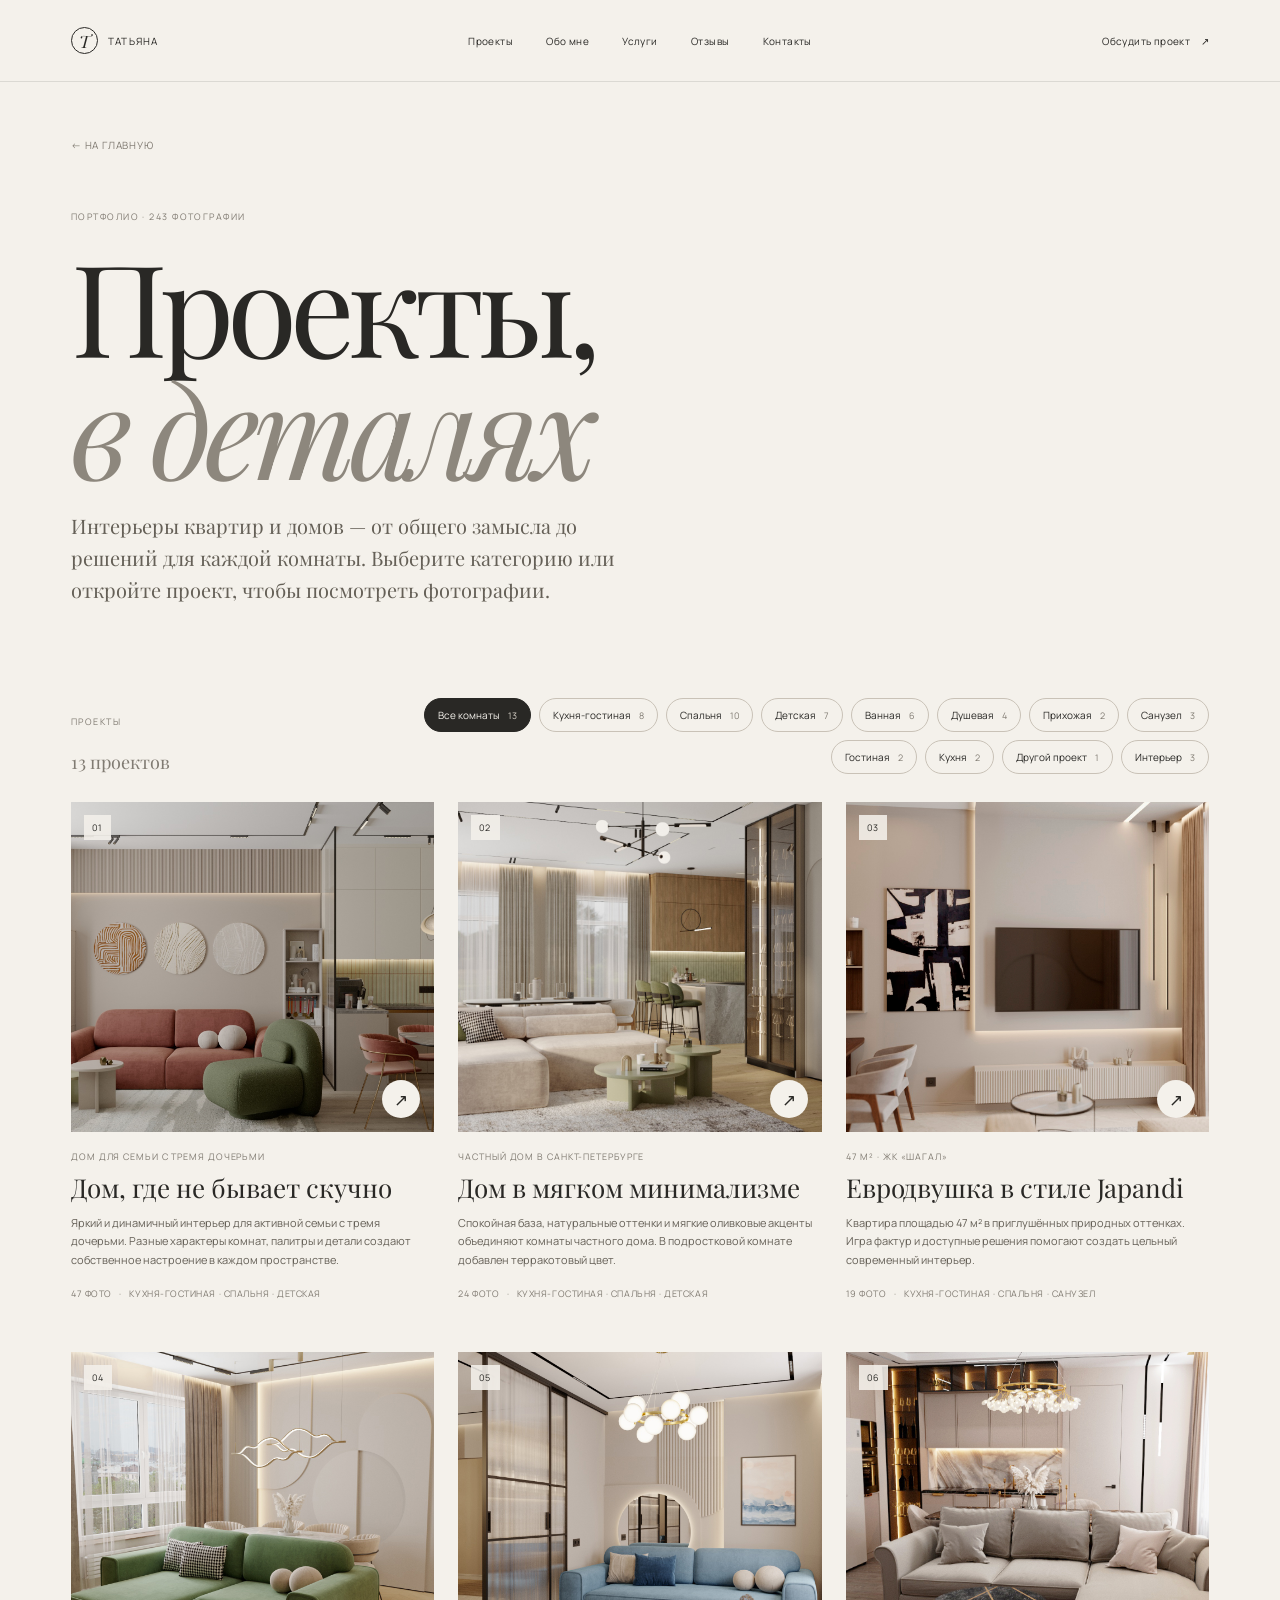
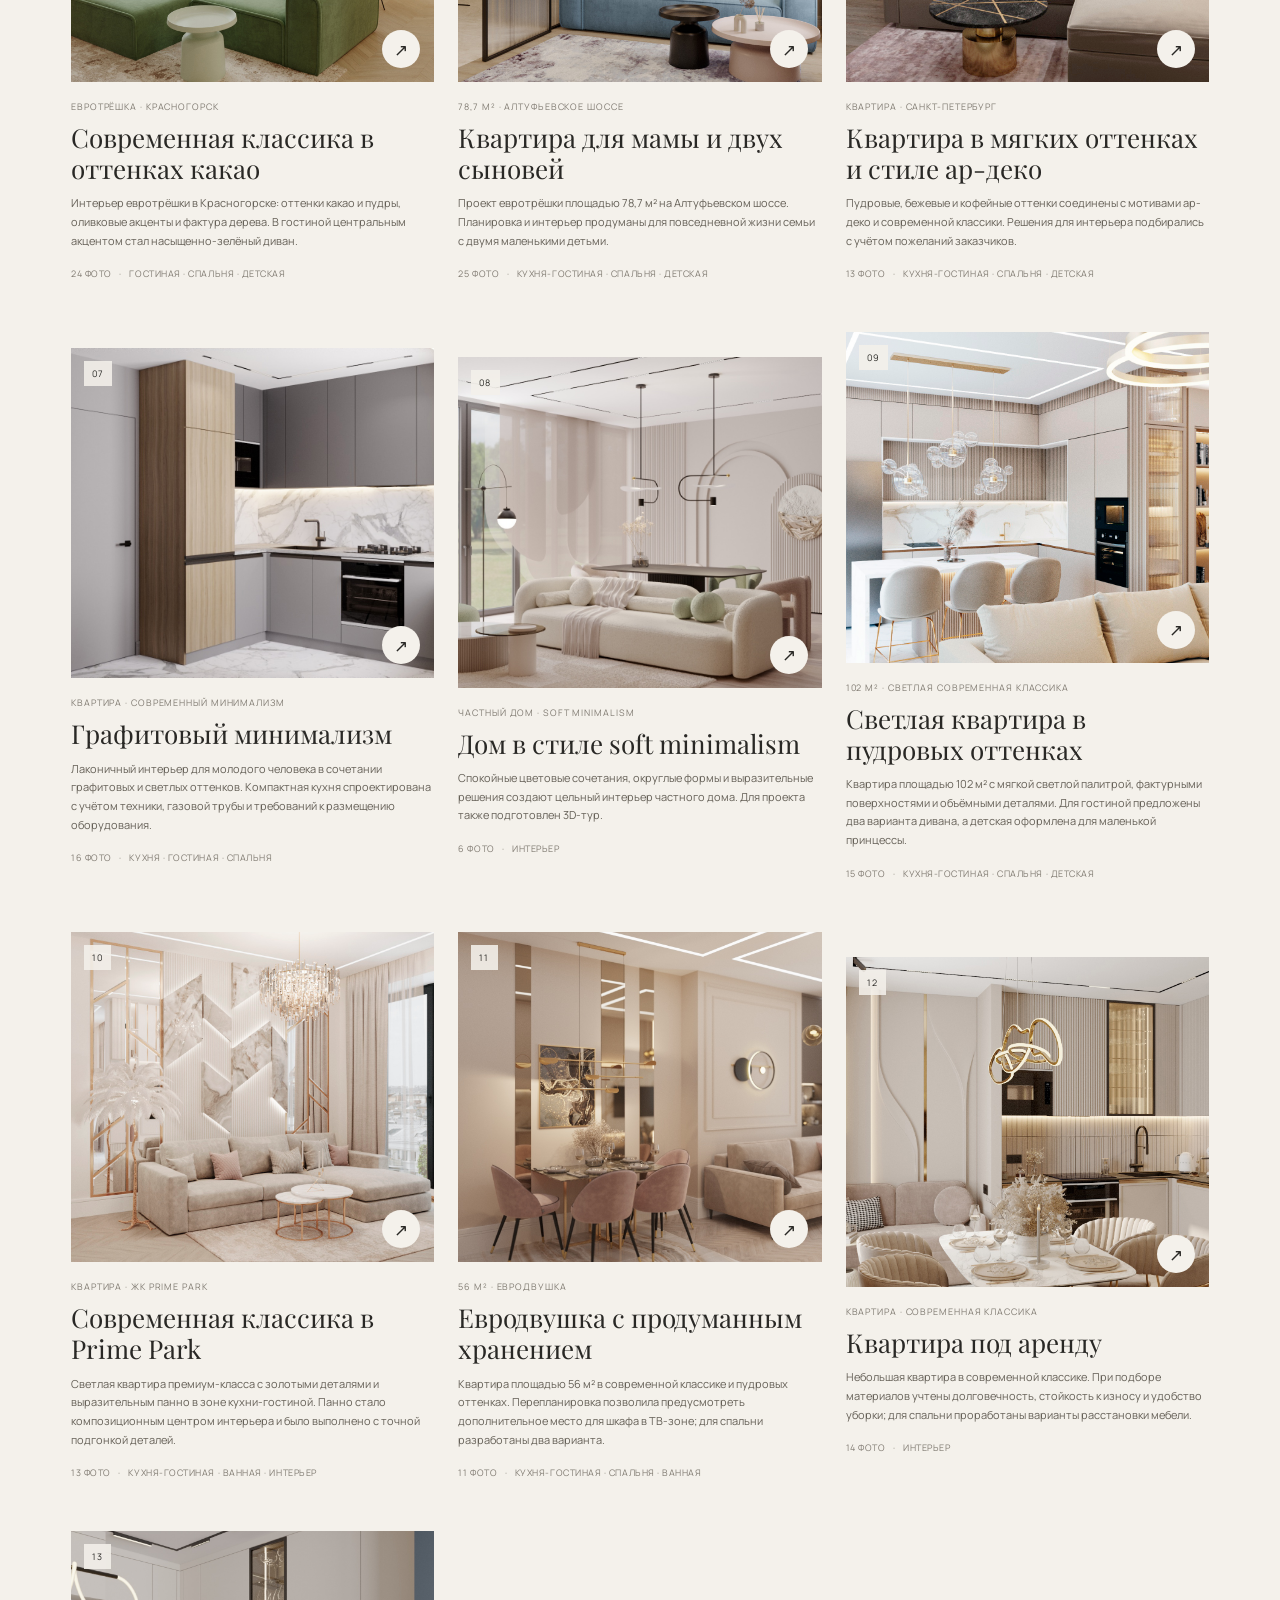
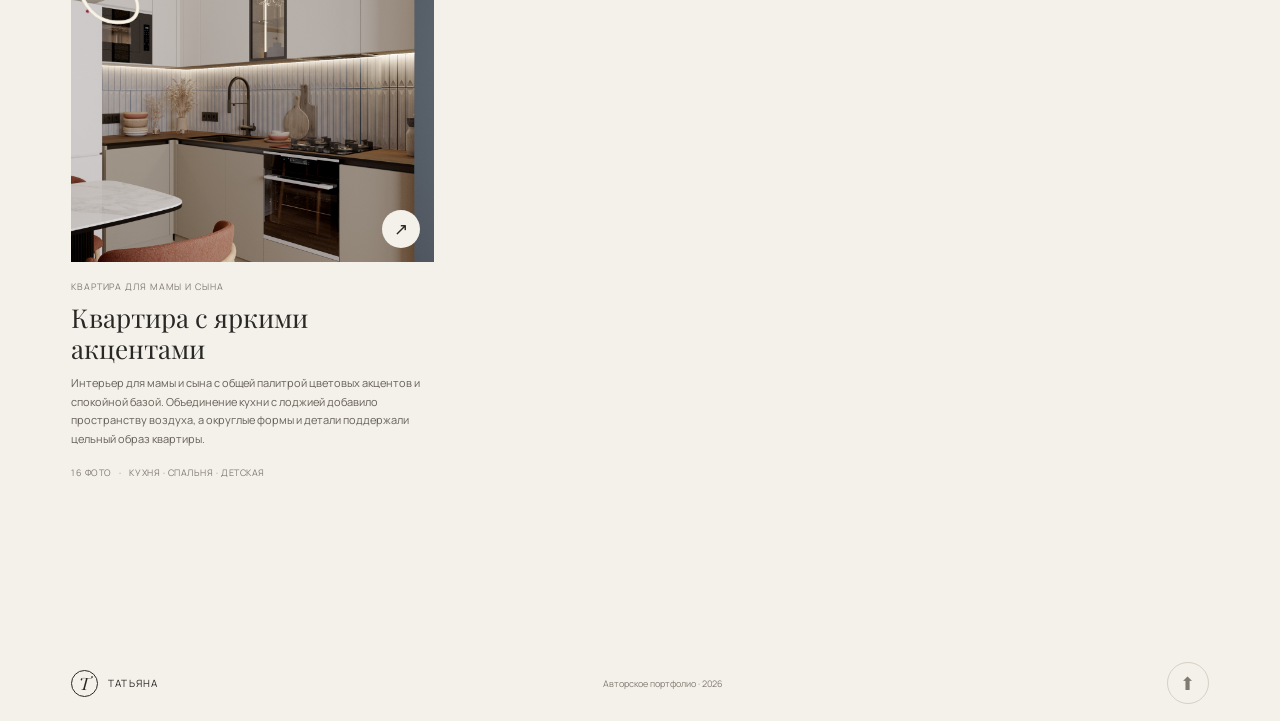
==== commit fa9fe0b2: "Update projects.html" ====
--- a/projects.html
+++ b/projects.html
@@ -32,7 +32,6 @@
       <div class="works-toolbar"><div><p class="eyebrow">ПРОЕКТЫ</p><p class="works-result" id="works-result" aria-live="polite"></p></div><div class="works-filters" id="works-filters" aria-label="Фильтр по комнатам"></div></div>
       <div class="works-grid" id="works-grid"></div>
     </section>
-    <section class="works-contact"><p class="eyebrow">ВАШ ИНТЕРЬЕР МОЖЕТ БЫТЬ СЛЕДУЮЩИМ</p><h2>Обсудим <em>ваш проект?</em></h2><a class="round-link" href="index.html#contact" aria-label="Обсудить проект">↗</a></section>
   </main>
   <footer class="footer"><a class="brand" href="index.html#top"><span class="brand-mark">Т</span><span>Татьяна</span></a><span>Авторское портфолио · <span id="year"></span></span><a class="round-link" href="#top" aria-label="Наверх">⬆</a></footer>
 
@@ -43,4 +42,4 @@
   <div class="photo-viewer" id="photo-viewer" role="dialog" aria-modal="true" aria-label="Просмотр фотографии" hidden><button class="viewer-close" type="button" aria-label="Закрыть просмотр">×</button><button class="viewer-arrow viewer-prev" type="button" aria-label="Предыдущее фото">←</button><figure><img id="viewer-image" alt=""><figcaption id="viewer-caption"></figcaption></figure><button class="viewer-arrow viewer-next" type="button" aria-label="Следующее фото">→</button></div>
   <script src="data.js" defer></script><script src="works-data.js" defer></script><script src="projects.js" defer></script><script src="menu.js" defer></script>
 </body>
-</html>+</html>
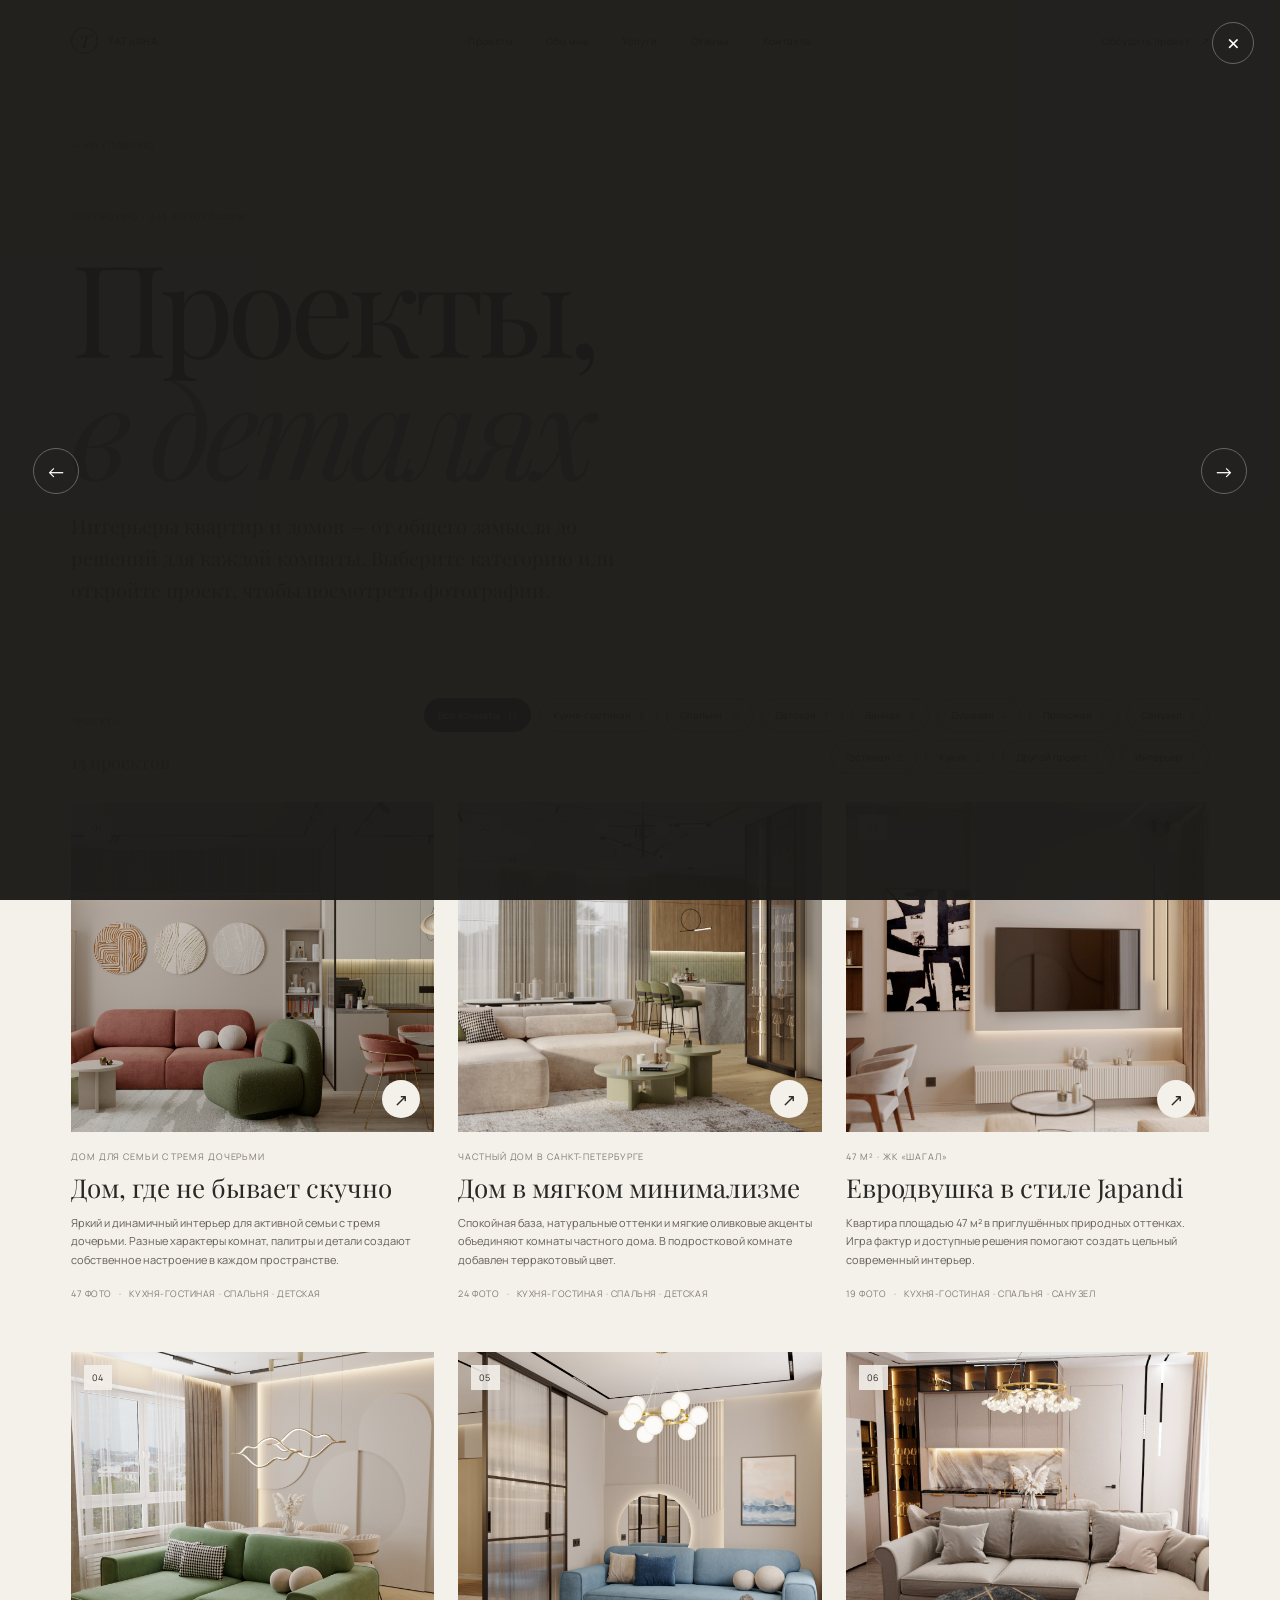
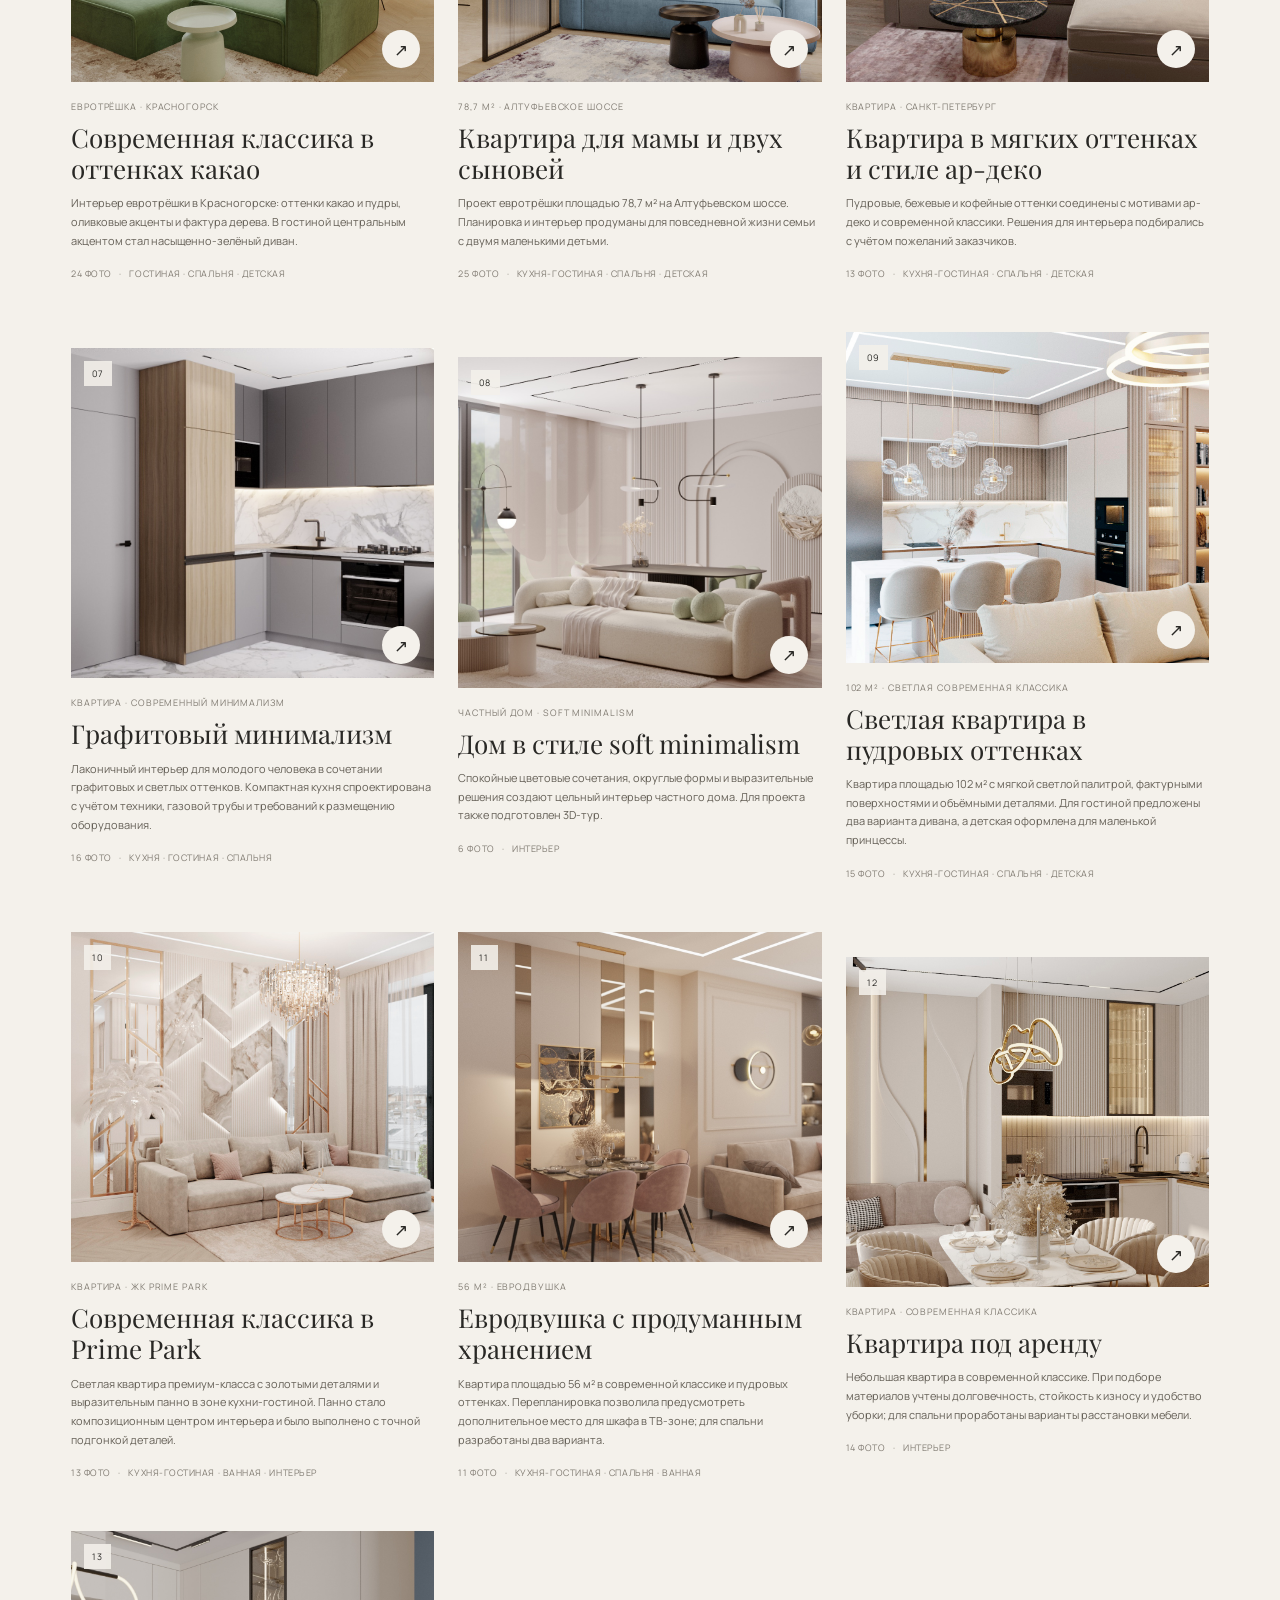
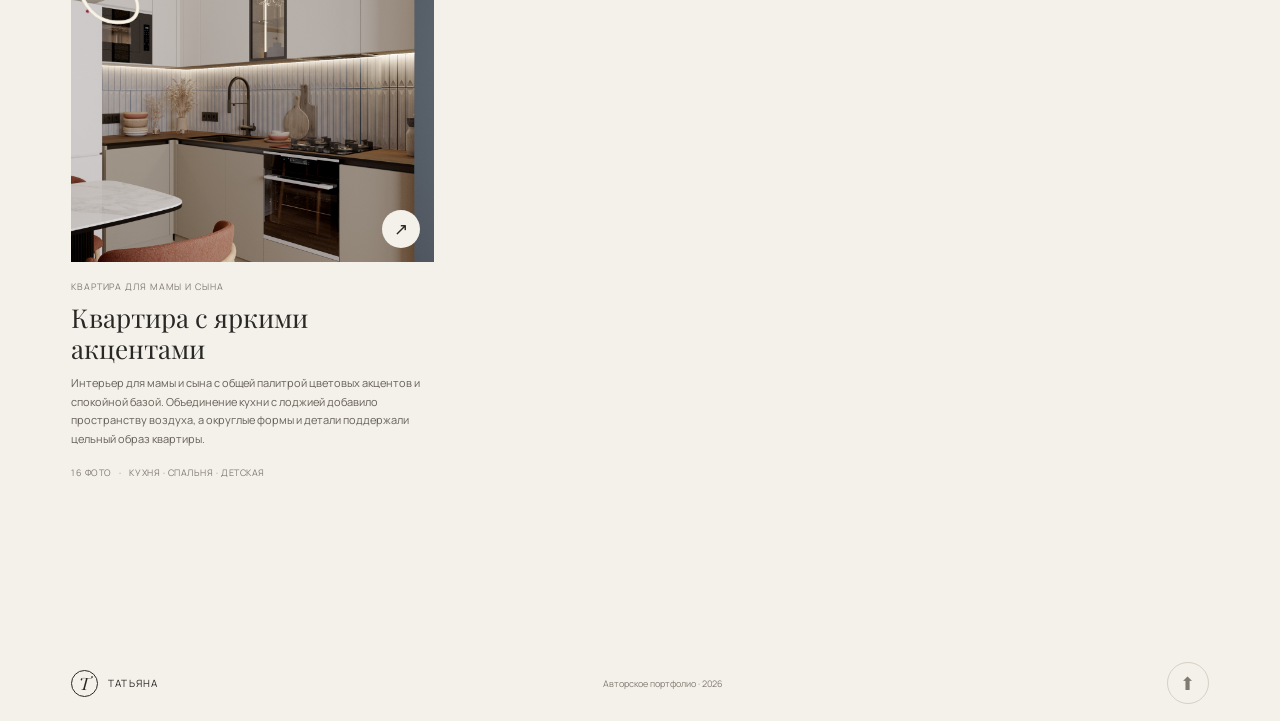
==== commit 5d003836: "Publish interior design portfolio" ====
--- a/projects.html
+++ b/projects.html
@@ -39,7 +39,7 @@
     <button class="work-dialog-close" type="button" aria-label="Закрыть проект">×</button>
     <div class="work-dialog-inner"><header class="work-dialog-head"><p class="eyebrow" id="dialog-kicker"></p><h2 id="dialog-title"></h2><p class="work-dialog-summary" id="dialog-summary"></p></header><div class="room-filters" id="room-filters" aria-label="Фильтр фотографий по комнате"></div><p class="room-result" id="room-result" aria-live="polite"></p><div class="work-photo-grid" id="work-photo-grid"></div></div>
   </dialog>
-  <div class="photo-viewer" id="photo-viewer" role="dialog" aria-modal="true" aria-label="Просмотр фотографии" hidden><button class="viewer-close" type="button" aria-label="Закрыть просмотр">×</button><button class="viewer-arrow viewer-prev" type="button" aria-label="Предыдущее фото">←</button><figure><img id="viewer-image" alt=""><figcaption id="viewer-caption"></figcaption></figure><button class="viewer-arrow viewer-next" type="button" aria-label="Следующее фото">→</button></div>
+  <dialog class="photo-viewer" id="photo-viewer" aria-label="Просмотр фотографии"><button class="viewer-close" type="button" aria-label="Закрыть просмотр">×</button><button class="viewer-arrow viewer-prev" type="button" aria-label="Предыдущее фото">←</button><figure><img id="viewer-image" alt=""><figcaption id="viewer-caption"></figcaption></figure><button class="viewer-arrow viewer-next" type="button" aria-label="Следующее фото">→</button></dialog>
   <script src="data.js" defer></script><script src="works-data.js" defer></script><script src="projects.js" defer></script><script src="menu.js" defer></script>
 </body>
 </html>
--- a/style.css
+++ b/style.css
@@ -1392,8 +1392,8 @@
 .work-photo img { display: block; width: 100%; aspect-ratio: 1.25; object-fit: cover; transition: transform .4s; }
 .work-photo:hover img { transform: scale(1.02); }
 .work-photo span { position: absolute; bottom: 10px; left: 10px; padding: 7px 9px; background: rgba(244,241,235,.92); font-size: 9px; letter-spacing: .06em; }
-.photo-viewer { position: fixed; z-index: 100; inset: 0; display: grid; grid-template-columns: 64px minmax(0,1fr) 64px; align-items: center; justify-items: center; gap: 12px; padding: 70px 24px 28px; background: rgba(27,26,24,.97); color: white; }
-.photo-viewer[hidden] { display: none; }
+.photo-viewer { position: fixed; z-index: 100; inset: 0; display: grid; grid-template-columns: 64px minmax(0,1fr) 64px; align-items: center; justify-items: center; gap: 12px; width: 100vw; height: 100dvh; max-width: none; max-height: none; box-sizing: border-box; margin: 0; padding: 70px 24px 28px; overflow: hidden; border: 0; background: rgba(27,26,24,.97); color: white; }
+.photo-viewer::backdrop { background: transparent; }
 .photo-viewer figure { display: grid; justify-items: center; gap: 18px; width: 100%; height: 100%; margin: 0; }
 .photo-viewer figure img { display: block; max-width: 100%; max-height: calc(100% - 42px); object-fit: contain; }
 .photo-viewer figcaption { color: #d6d0c6; font-size: 10px; letter-spacing: .1em; text-align: center; text-transform: uppercase; }
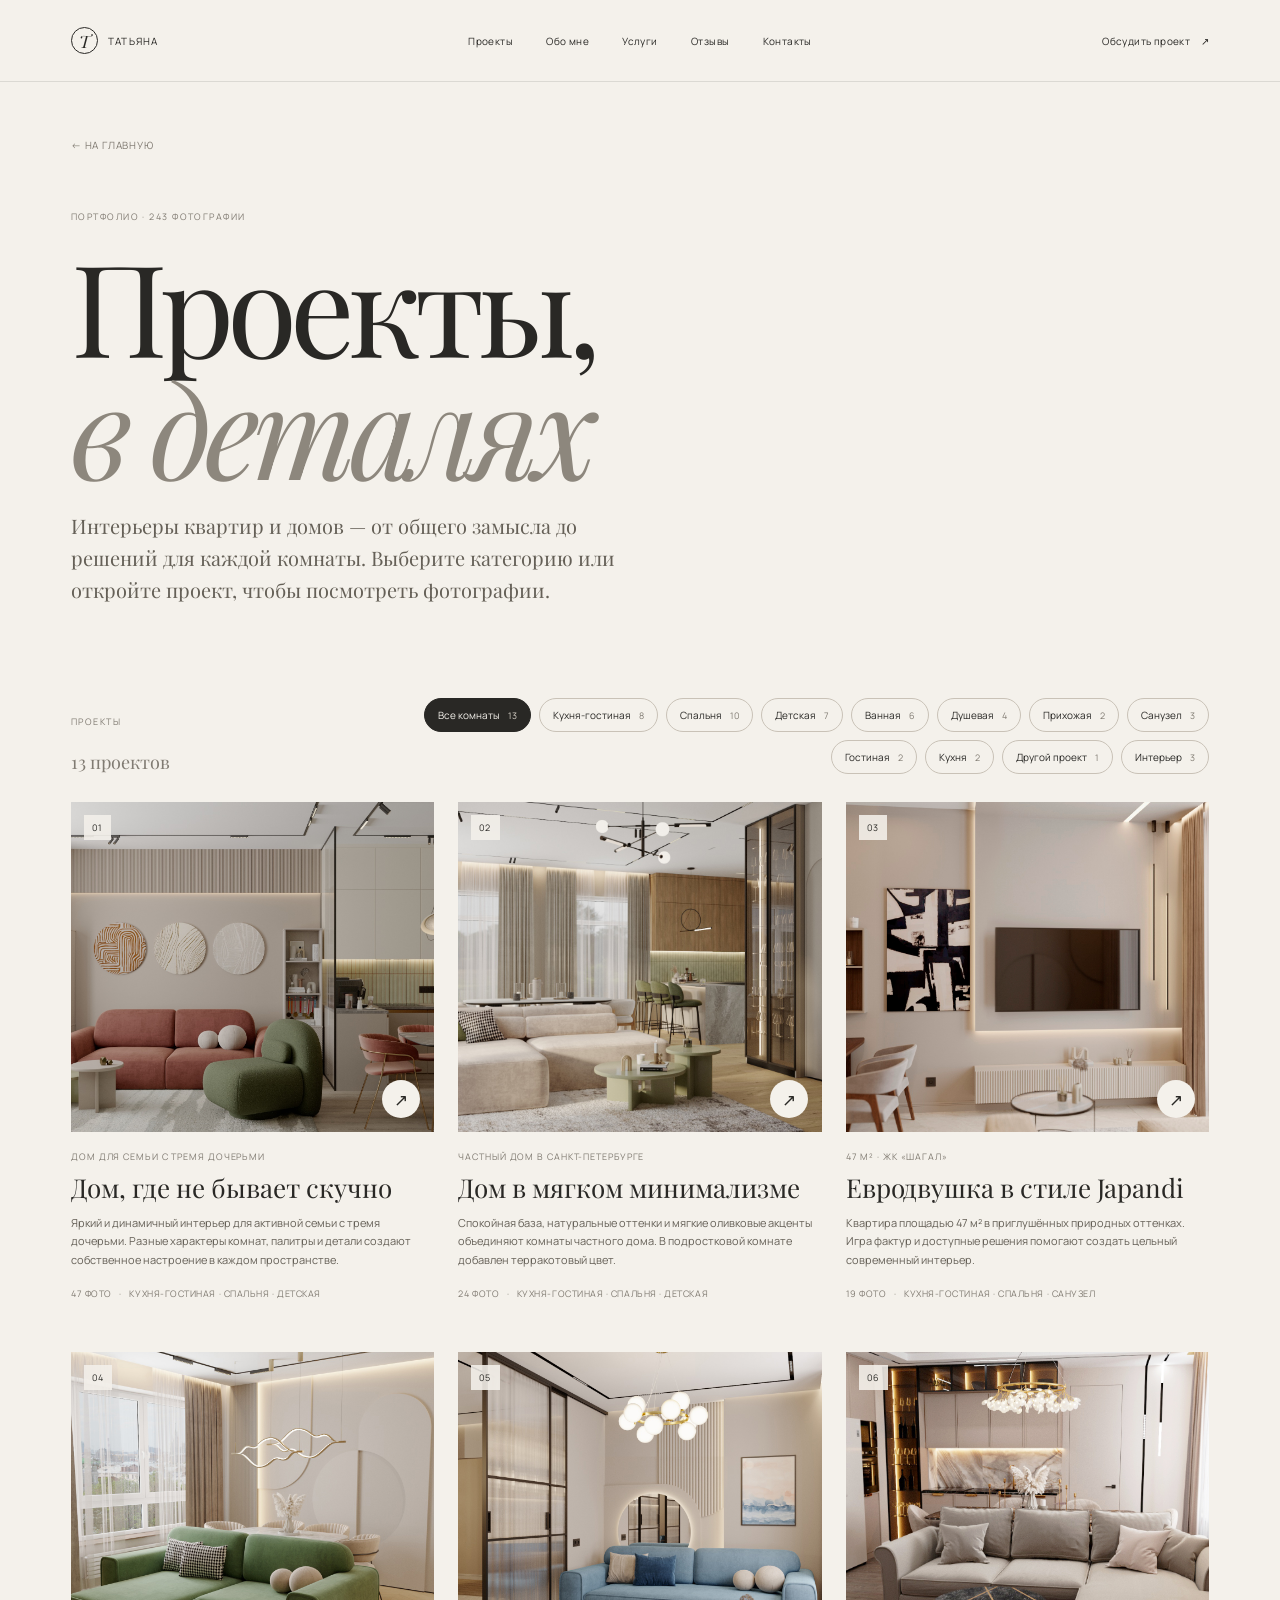
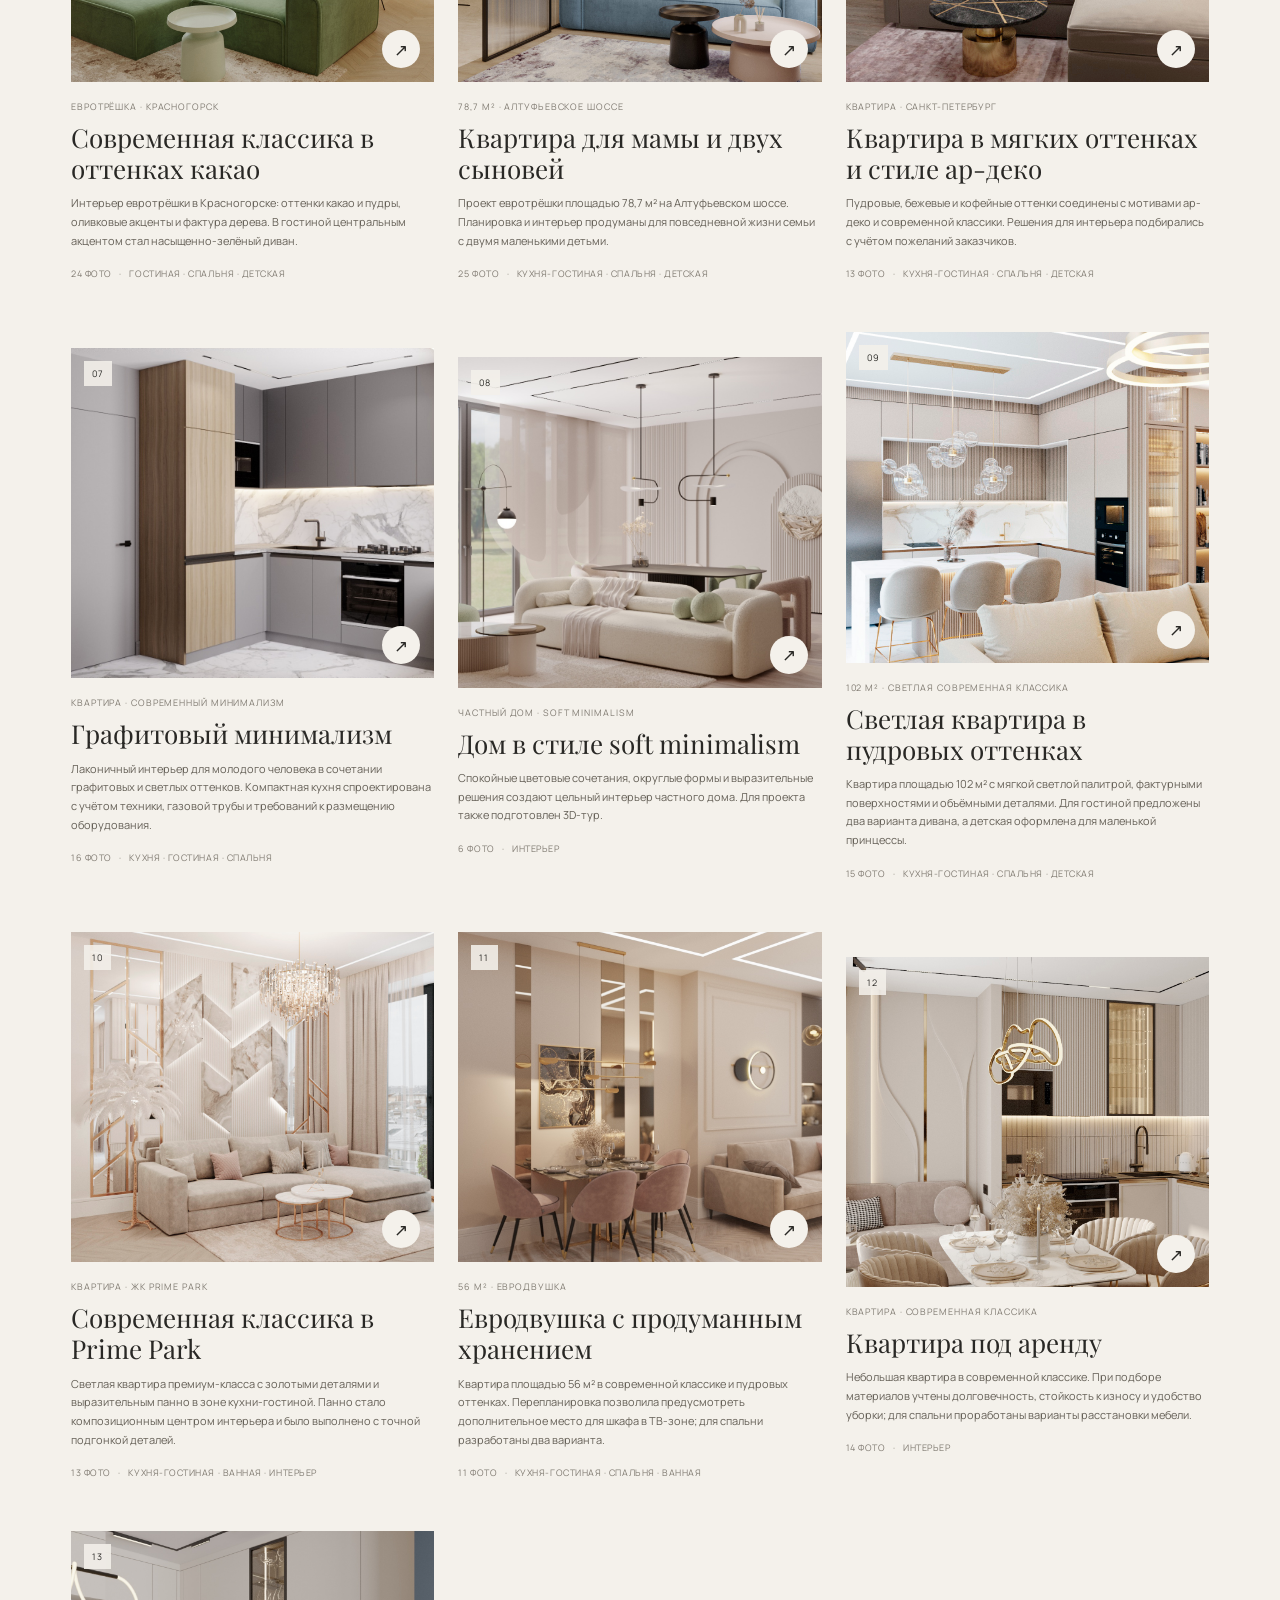
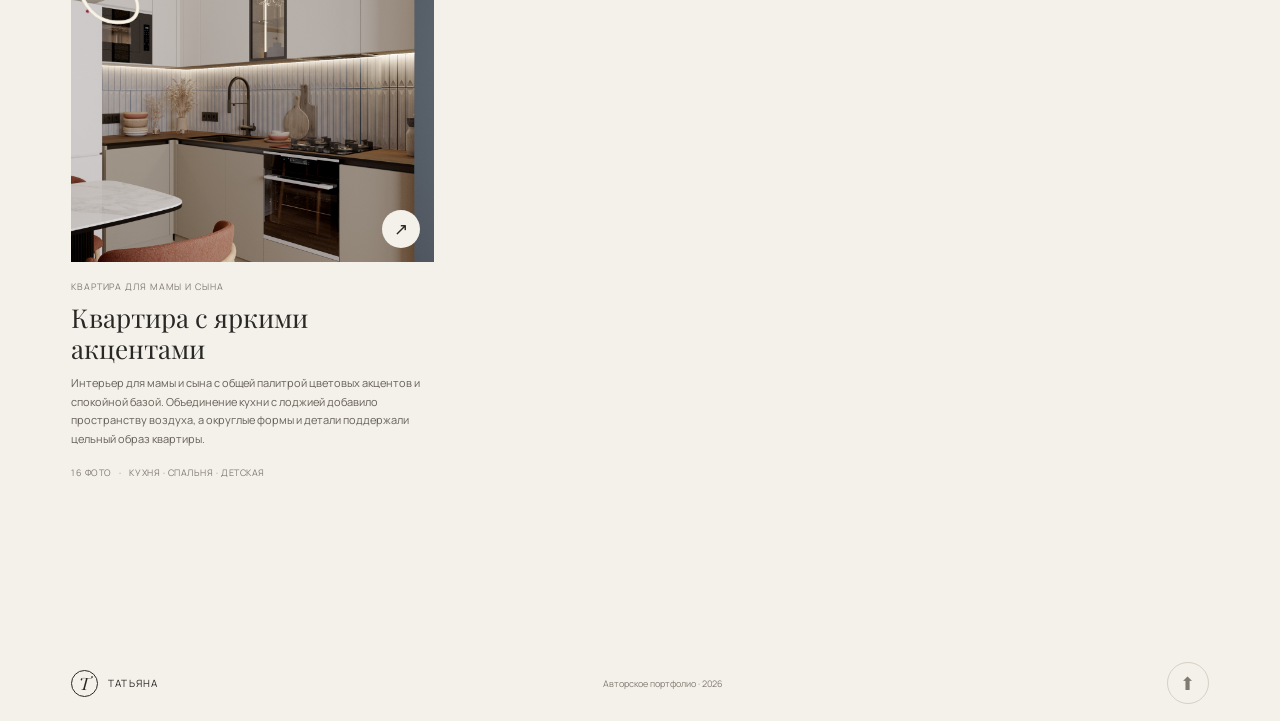
==== commit 8460c58f: "Publish interior design portfolio" ====
--- a/projects.html
+++ b/projects.html
@@ -9,7 +9,7 @@
   <link rel="preconnect" href="https://fonts.googleapis.com">
   <link rel="preconnect" href="https://fonts.gstatic.com" crossorigin>
   <link href="https://fonts.googleapis.com/css2?family=Manrope:wght@400;500;600&family=Playfair+Display:wght@400;500&display=swap" rel="stylesheet">
-  <link rel="stylesheet" href="style.css">
+  <link rel="stylesheet" href="style.css?v=photo-close-20261021">
 </head>
 <body class="works-page">
   <a class="skip-link" href="#main">Перейти к содержанию</a>
@@ -40,6 +40,6 @@
     <div class="work-dialog-inner"><header class="work-dialog-head"><p class="eyebrow" id="dialog-kicker"></p><h2 id="dialog-title"></h2><p class="work-dialog-summary" id="dialog-summary"></p></header><div class="room-filters" id="room-filters" aria-label="Фильтр фотографий по комнате"></div><p class="room-result" id="room-result" aria-live="polite"></p><div class="work-photo-grid" id="work-photo-grid"></div></div>
   </dialog>
   <dialog class="photo-viewer" id="photo-viewer" aria-label="Просмотр фотографии"><button class="viewer-close" type="button" aria-label="Закрыть просмотр">×</button><button class="viewer-arrow viewer-prev" type="button" aria-label="Предыдущее фото">←</button><figure><img id="viewer-image" alt=""><figcaption id="viewer-caption"></figcaption></figure><button class="viewer-arrow viewer-next" type="button" aria-label="Следующее фото">→</button></dialog>
-  <script src="data.js" defer></script><script src="works-data.js" defer></script><script src="projects.js" defer></script><script src="menu.js" defer></script>
+  <script src="data.js" defer></script><script src="works-data.js" defer></script><script src="projects.js?v=5d00383" defer></script><script src="menu.js" defer></script>
 </body>
 </html>
--- a/style.css
+++ b/style.css
@@ -1393,6 +1393,7 @@
 .work-photo:hover img { transform: scale(1.02); }
 .work-photo span { position: absolute; bottom: 10px; left: 10px; padding: 7px 9px; background: rgba(244,241,235,.92); font-size: 9px; letter-spacing: .06em; }
 .photo-viewer { position: fixed; z-index: 100; inset: 0; display: grid; grid-template-columns: 64px minmax(0,1fr) 64px; align-items: center; justify-items: center; gap: 12px; width: 100vw; height: 100dvh; max-width: none; max-height: none; box-sizing: border-box; margin: 0; padding: 70px 24px 28px; overflow: hidden; border: 0; background: rgba(27,26,24,.97); color: white; }
+.photo-viewer:not([open]) { display: none; }
 .photo-viewer::backdrop { background: transparent; }
 .photo-viewer figure { display: grid; justify-items: center; gap: 18px; width: 100%; height: 100%; margin: 0; }
 .photo-viewer figure img { display: block; max-width: 100%; max-height: calc(100% - 42px); object-fit: contain; }
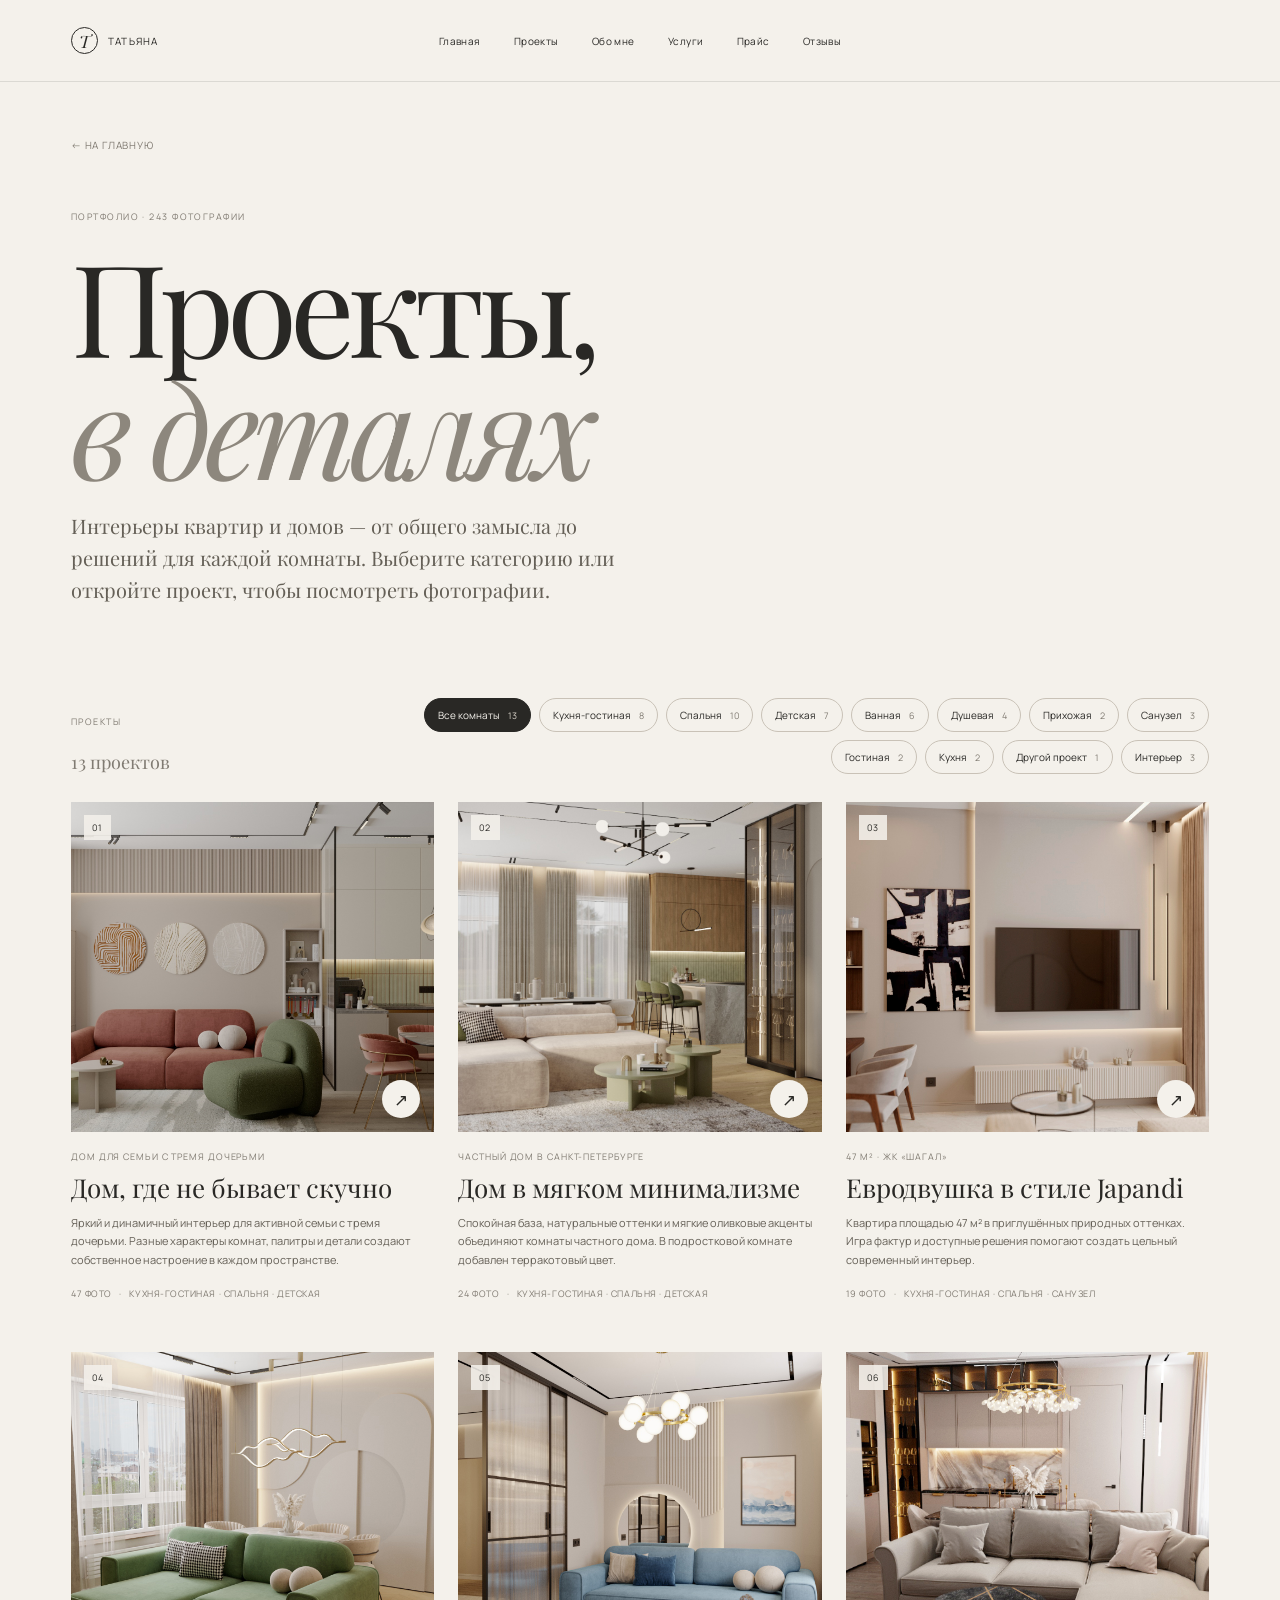
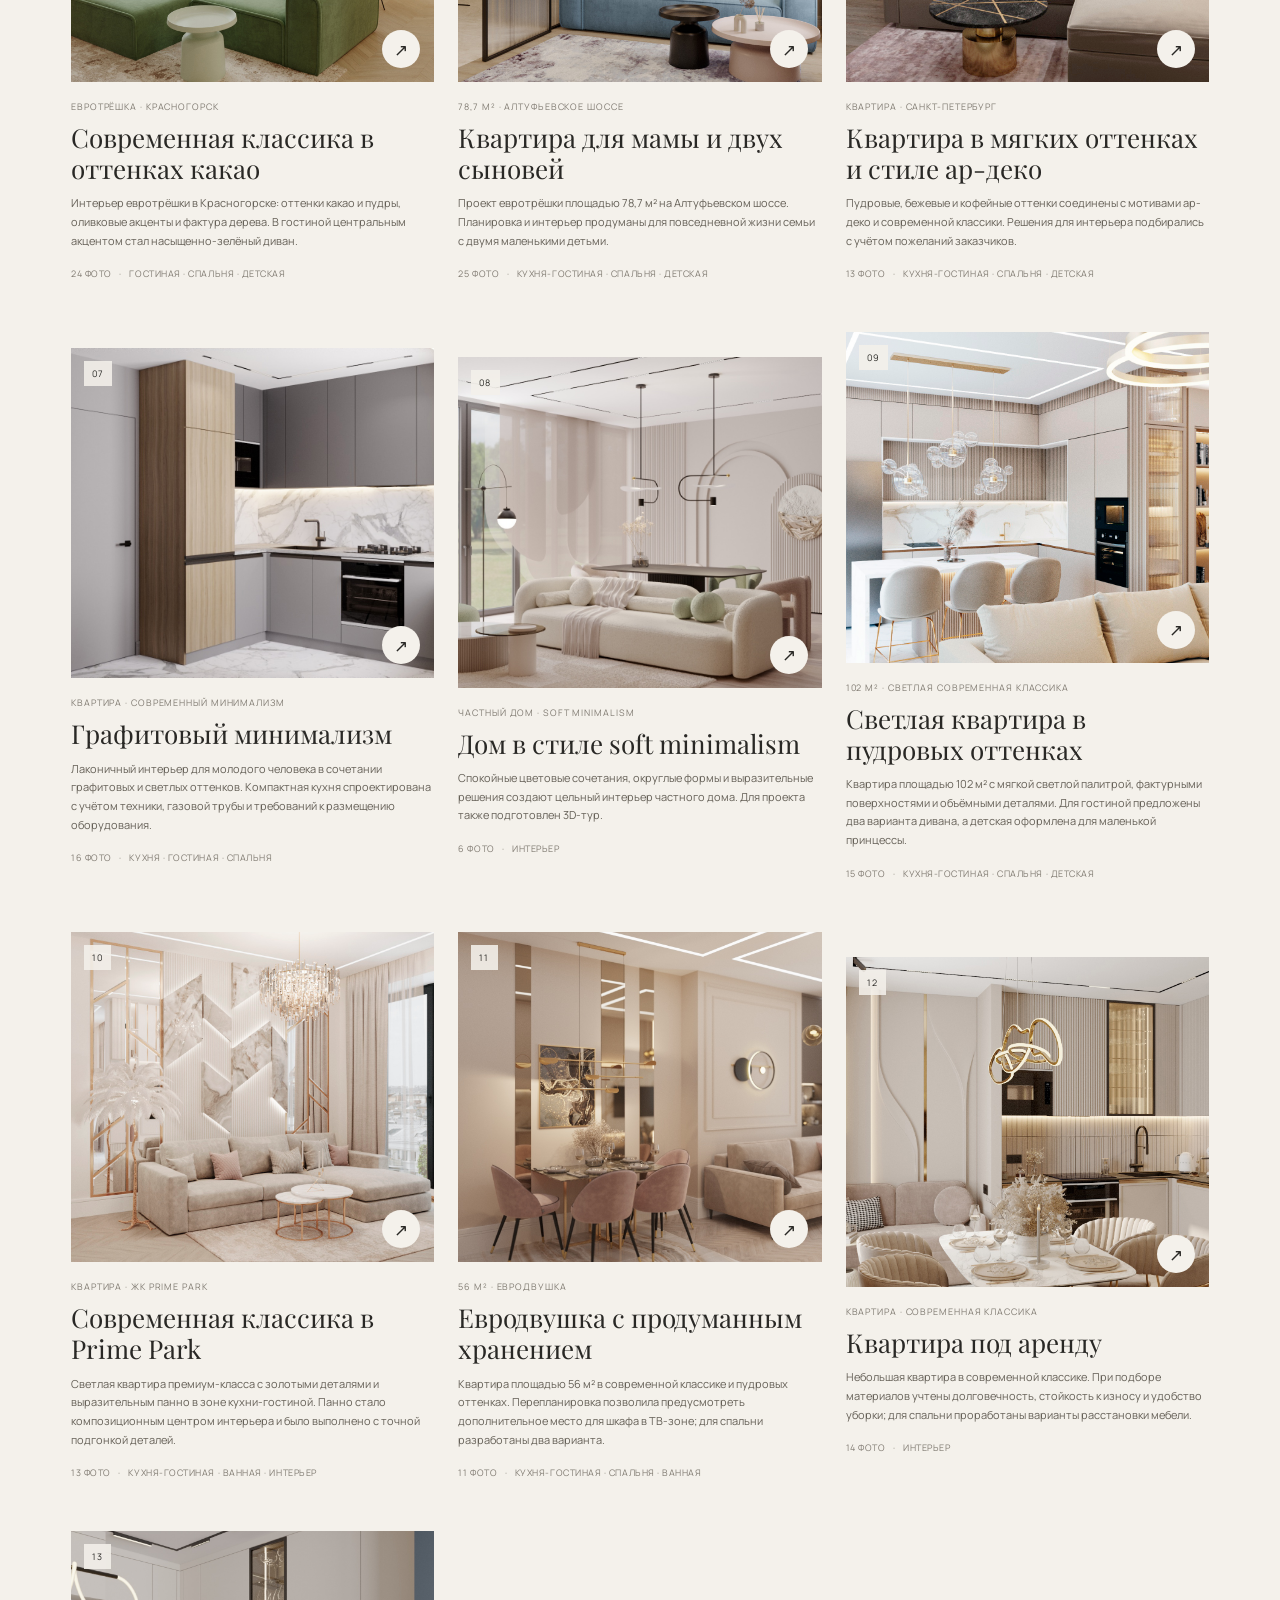
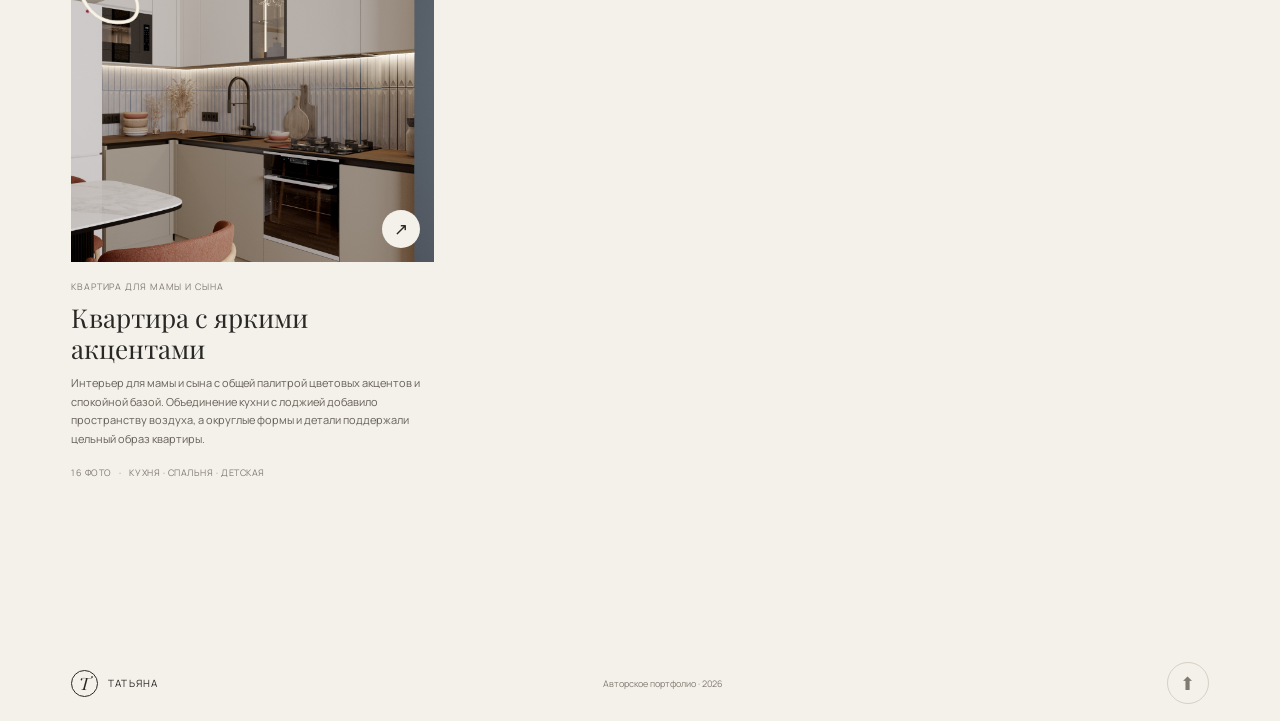
==== commit d738276f: "Publish interior design portfolio" ====
--- a/projects.html
+++ b/projects.html
@@ -9,7 +9,7 @@
   <link rel="preconnect" href="https://fonts.googleapis.com">
   <link rel="preconnect" href="https://fonts.gstatic.com" crossorigin>
   <link href="https://fonts.googleapis.com/css2?family=Manrope:wght@400;500;600&family=Playfair+Display:wght@400;500&display=swap" rel="stylesheet">
-  <link rel="stylesheet" href="style.css?v=photo-close-20261021">
+  <link rel="stylesheet" href="style.css?v=mobile-nav-fix-20261021">
 </head>
 <body class="works-page">
   <a class="skip-link" href="#main">Перейти к содержанию</a>
@@ -17,9 +17,8 @@
     <a class="brand" href="index.html#top" aria-label="На главную"><span class="brand-mark">Т</span><span>Татьяна</span></a>
     <button class="menu-toggle" aria-label="Открыть меню" aria-expanded="false" aria-controls="main-nav"><span></span><span></span></button>
     <nav class="nav" id="main-nav" aria-label="Основная навигация">
-      <a href="#top" aria-current="page">Проекты</a><a href="index.html#about">Обо мне</a><a href="index.html#services">Услуги</a><a href="index.html#reviews">Отзывы</a><a href="index.html#contact">Контакты</a>
+      <a href="index.html#top">Главная</a><a href="#top" aria-current="page">Проекты</a><a href="index.html#about">Обо мне</a><a href="index.html#services">Услуги</a><a href="index.html#pricing">Прайс</a><a href="index.html#reviews">Отзывы</a>
     </nav>
-    <a class="header-note" href="index.html#contact">Обсудить проект <span>↗</span></a>
   </header>
   <main id="main">
     <section class="works-intro section">
@@ -40,6 +39,6 @@
     <div class="work-dialog-inner"><header class="work-dialog-head"><p class="eyebrow" id="dialog-kicker"></p><h2 id="dialog-title"></h2><p class="work-dialog-summary" id="dialog-summary"></p></header><div class="room-filters" id="room-filters" aria-label="Фильтр фотографий по комнате"></div><p class="room-result" id="room-result" aria-live="polite"></p><div class="work-photo-grid" id="work-photo-grid"></div></div>
   </dialog>
   <dialog class="photo-viewer" id="photo-viewer" aria-label="Просмотр фотографии"><button class="viewer-close" type="button" aria-label="Закрыть просмотр">×</button><button class="viewer-arrow viewer-prev" type="button" aria-label="Предыдущее фото">←</button><figure><img id="viewer-image" alt=""><figcaption id="viewer-caption"></figcaption></figure><button class="viewer-arrow viewer-next" type="button" aria-label="Следующее фото">→</button></dialog>
-  <script src="data.js" defer></script><script src="works-data.js" defer></script><script src="projects.js?v=5d00383" defer></script><script src="menu.js" defer></script>
+  <script src="data.js" defer></script><script src="works-data.js" defer></script><script src="projects.js?v=5d00383" defer></script><script src="menu.js?v=mobile-nav-fix-20261021" defer></script>
 </body>
 </html>
--- a/style.css
+++ b/style.css
@@ -830,14 +830,20 @@
     .nav {
         position: fixed;
         inset: 0;
+        height: 100vh;
+        height: 100dvh;
+        box-sizing: border-box;
         background: var(--paper);
         z-index: 2;
         display: flex;
         flex-direction: column;
         align-items: flex-start;
         justify-content: center;
-        padding: 70px var(--gutter);
-        gap: 22px;
+        padding: max(78px, calc(env(safe-area-inset-top) + 68px)) var(--gutter) max(28px, env(safe-area-inset-bottom));
+        gap: 12px;
+        overflow-y: auto;
+        overscroll-behavior: contain;
+        -webkit-overflow-scrolling: touch;
         opacity: 0;
         visibility: hidden;
         transition: opacity .25s, visibility .25s
@@ -849,7 +855,8 @@
     }
 
     .nav a {
-        font: clamp(34px, 8vw, 56px) var(--serif)
+        padding: 5px 0;
+        font: clamp(28px, 7vw, 38px)/1.15 var(--serif)
     }
 
     .hero {
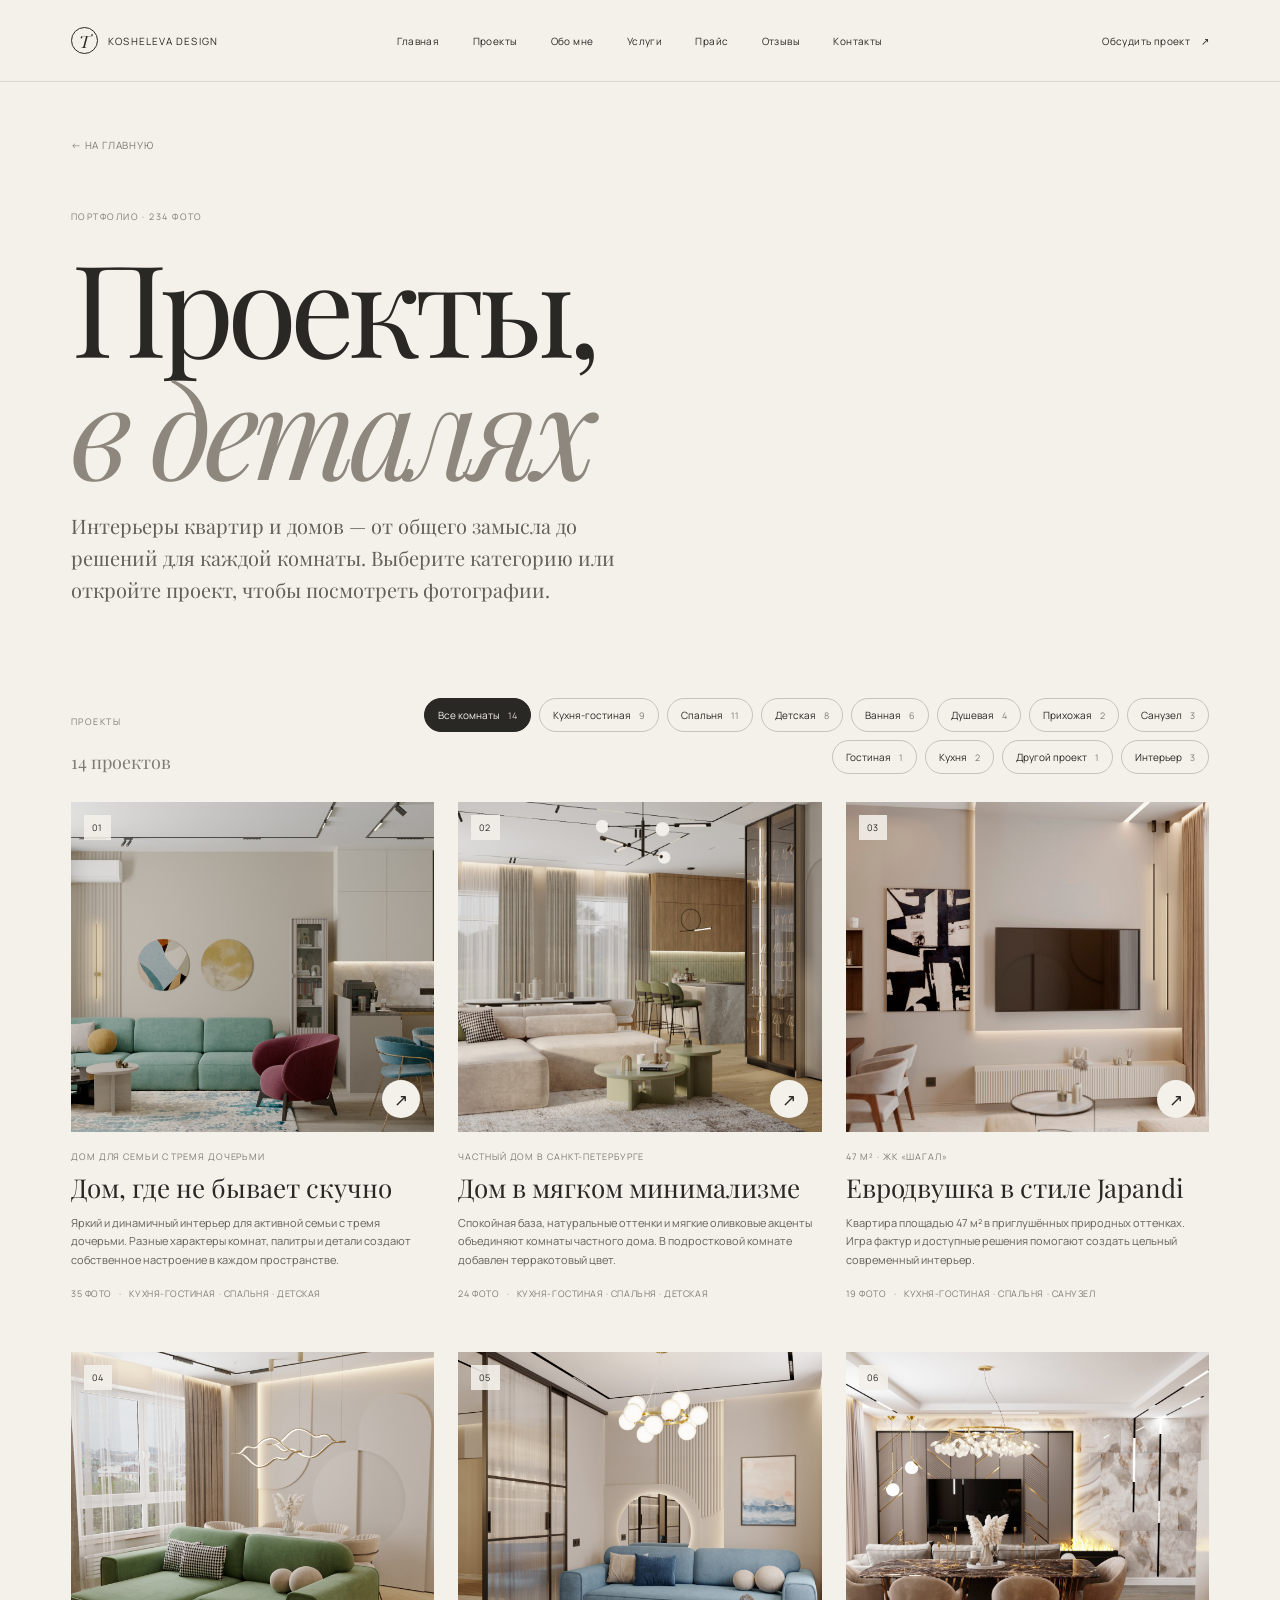
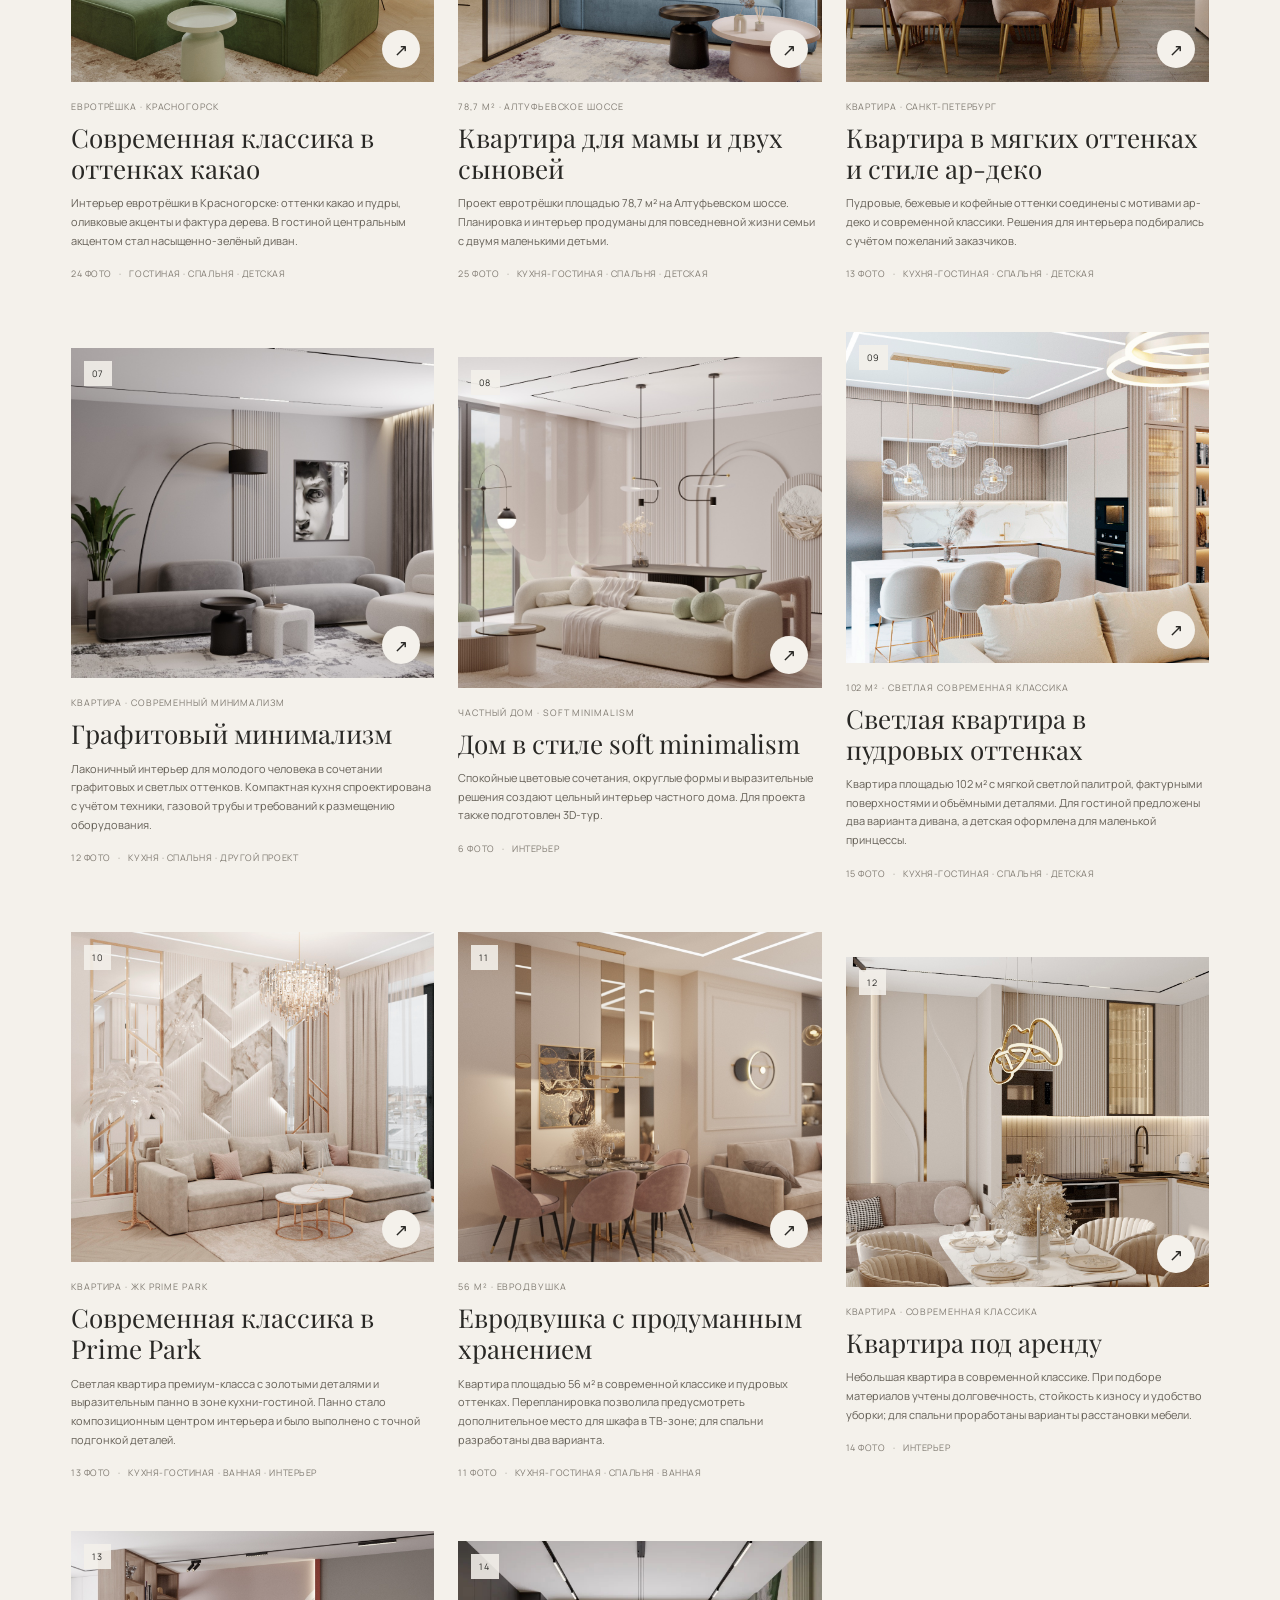
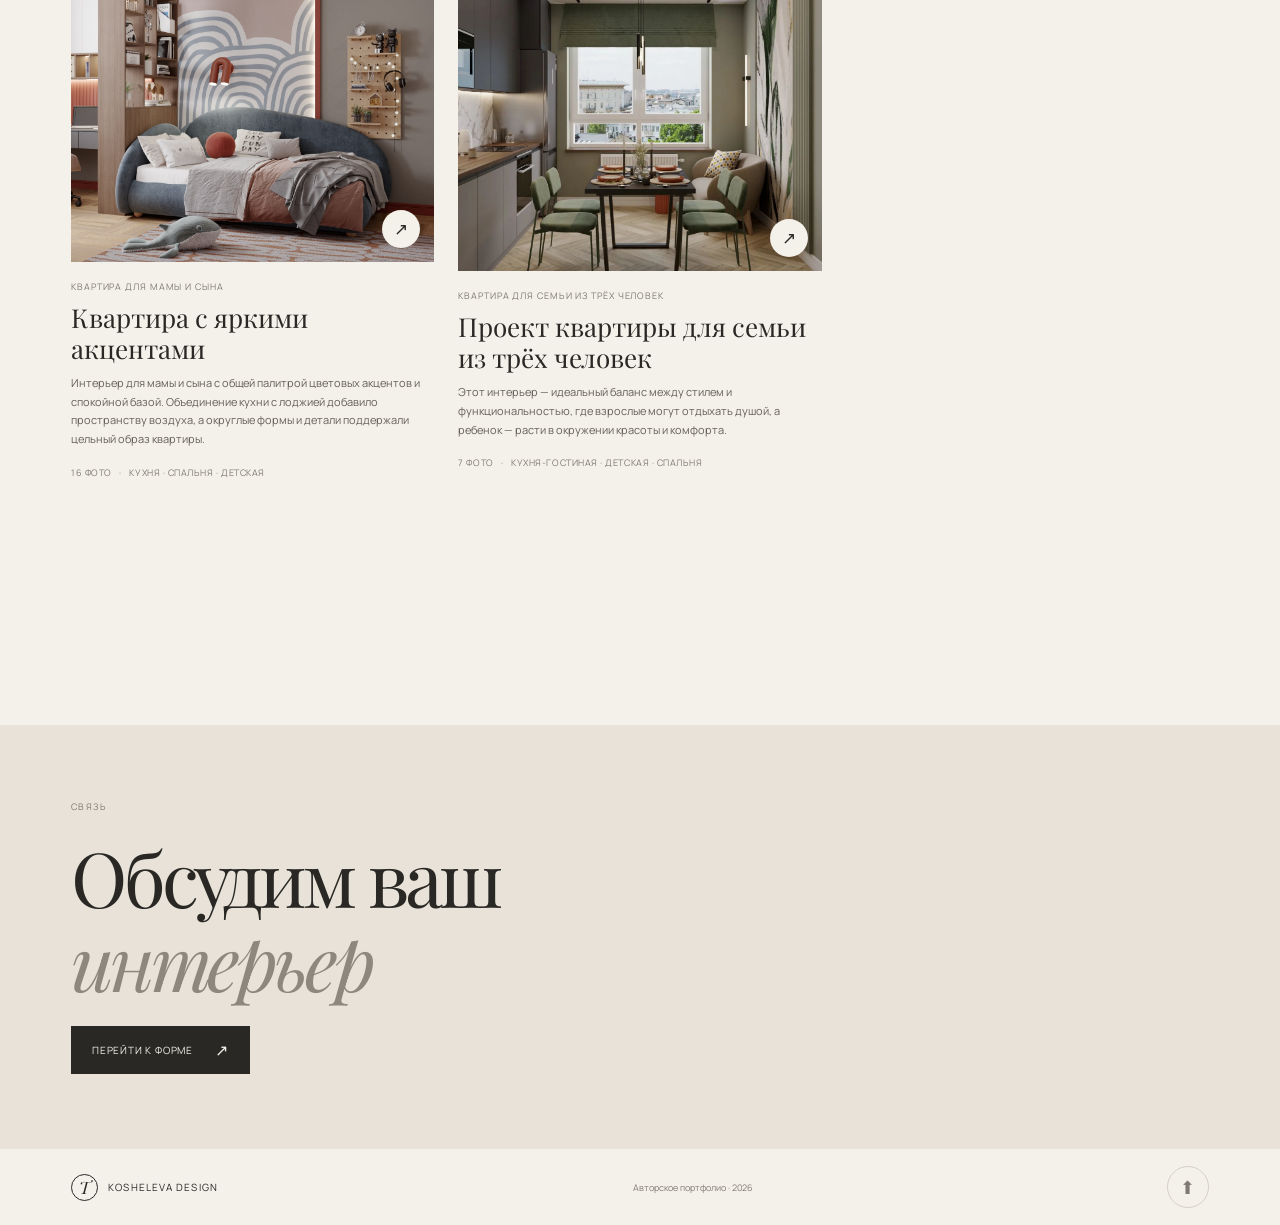
==== commit 9956aed1: "Publish interior design portfolio" ====
--- a/projects.html
+++ b/projects.html
@@ -4,7 +4,7 @@
   <meta charset="utf-8">
   <meta name="viewport" content="width=device-width, initial-scale=1">
   <meta name="theme-color" content="#f4f1eb">
-  <title>Портфолио проектов — Татьяна</title>
+  <title>Кошелева - дизайн интерьера</title>
   <meta name="description" content="Реализованные проекты интерьеров. Фотографии квартир и домов с фильтрами по комнатам и проектам.">
   <link rel="preconnect" href="https://fonts.googleapis.com">
   <link rel="preconnect" href="https://fonts.gstatic.com" crossorigin>
@@ -14,16 +14,17 @@
 <body class="works-page">
   <a class="skip-link" href="#main">Перейти к содержанию</a>
   <header class="site-header" id="top">
-    <a class="brand" href="index.html#top" aria-label="На главную"><span class="brand-mark">Т</span><span>Татьяна</span></a>
+    <a class="brand" href="index.html#top" aria-label="На главную"><span class="brand-mark">Т</span><span>Kosheleva design</span></a>
     <button class="menu-toggle" aria-label="Открыть меню" aria-expanded="false" aria-controls="main-nav"><span></span><span></span></button>
     <nav class="nav" id="main-nav" aria-label="Основная навигация">
-      <a href="index.html#top">Главная</a><a href="#top" aria-current="page">Проекты</a><a href="index.html#about">Обо мне</a><a href="index.html#services">Услуги</a><a href="index.html#pricing">Прайс</a><a href="index.html#reviews">Отзывы</a>
+      <a href="index.html#top">Главная</a><a href="#top" aria-current="page">Проекты</a><a href="index.html#about">Обо мне</a><a href="index.html#services">Услуги</a><a href="index.html#pricing">Прайс</a><a href="index.html#reviews">Отзывы</a><a href="index.html#contact">Контакты</a>
     </nav>
+    <a class="header-note" href="index.html#contact">Обсудить проект <span>↗</span></a>
   </header>
   <main id="main">
     <section class="works-intro section">
       <a class="back-link" href="index.html#projects">← На главную</a>
-      <p class="eyebrow">ПОРТФОЛИО · <span id="works-photo-total">243</span> ФОТОГРАФИИ</p>
+      <p class="eyebrow">ПОРТФОЛИО · <span id="works-photo-total">234</span> ФОТО</p>
       <h1>Проекты,<br><em>в деталях</em></h1>
       <p class="works-lede">Интерьеры квартир и домов — от общего замысла до решений для каждой комнаты. Выберите категорию или откройте проект, чтобы посмотреть фотографии.</p>
     </section>
@@ -31,8 +32,13 @@
       <div class="works-toolbar"><div><p class="eyebrow">ПРОЕКТЫ</p><p class="works-result" id="works-result" aria-live="polite"></p></div><div class="works-filters" id="works-filters" aria-label="Фильтр по комнатам"></div></div>
       <div class="works-grid" id="works-grid"></div>
     </section>
+    <section class="works-contact" aria-labelledby="works-contact-title">
+      <p class="eyebrow">СВЯЗЬ</p>
+      <h2 id="works-contact-title">Обсудим ваш<br><em>интерьер</em></h2>
+      <a class="contact-primary" href="index.html#contact">Перейти к форме <span aria-hidden="true">↗</span></a>
+    </section>
   </main>
-  <footer class="footer"><a class="brand" href="index.html#top"><span class="brand-mark">Т</span><span>Татьяна</span></a><span>Авторское портфолио · <span id="year"></span></span><a class="round-link" href="#top" aria-label="Наверх">⬆</a></footer>
+  <footer class="footer"><a class="brand" href="index.html#top"><span class="brand-mark">Т</span><span>Kosheleva design</span></a><span>Авторское портфолио · <span id="year"></span></span><a class="round-link" href="#top" aria-label="Наверх">⬆</a></footer>
 
   <dialog class="work-dialog" id="work-dialog" aria-label="Фотографии проекта">
     <button class="work-dialog-close" type="button" aria-label="Закрыть проект">×</button>
--- a/style.css
+++ b/style.css
@@ -1439,3 +1439,223 @@
   .works-contact { margin-top: 48px; padding-top: 56px; padding-bottom: 100px; }
   .works-contact .round-link { right: var(--gutter); bottom: 28px; }
 }
+
+/* Контактная форма предварительная: при отправке данные никуда не уходят. */
+.contact-form-section {
+    display: grid;
+    grid-template-columns: minmax(0, .9fr) minmax(0, 1.1fr);
+    gap: clamp(36px, 8vw, 120px);
+    align-items: start;
+    background: var(--paper-2)
+}
+
+.contact-intro h2,
+.contact-footer h2 {
+    font-size: clamp(44px, 6vw, 82px);
+    line-height: 1.04
+}
+
+.contact-intro h2 em,
+.contact-footer h2 em {
+    font-style: italic;
+    font-weight: 400;
+    color: #8d877d
+}
+
+.contact-lede {
+    max-width: 370px;
+    margin: 24px 0 0;
+    color: #656057;
+    font: 17px/1.7 var(--serif)
+}
+
+.contact-form {
+    display: grid;
+    grid-template-columns: repeat(2, minmax(0, 1fr));
+    gap: 24px 18px;
+    padding-top: 8px
+}
+
+.contact-form label {
+    display: grid;
+    gap: 10px;
+    color: #6d685f;
+    font-size: 10px;
+    letter-spacing: .08em;
+    text-transform: uppercase
+}
+
+.contact-form input,
+.contact-form textarea {
+    width: 100%;
+    border: 0;
+    border-bottom: 1px solid #bdb6ab;
+    border-radius: 0;
+    padding: 12px 0;
+    background: transparent;
+    color: var(--ink);
+    font: 14px/1.6 var(--sans);
+    letter-spacing: 0;
+    text-transform: none
+}
+
+.contact-form textarea {
+    min-height: 92px;
+    resize: vertical
+}
+
+.contact-form input::placeholder,
+.contact-form textarea::placeholder {
+    color: #9a948a
+}
+
+.contact-form input:focus,
+.contact-form textarea:focus {
+    outline: none;
+    border-color: var(--ink)
+}
+
+.contact-message,
+.contact-form-bottom,
+.contact-form-status {
+    grid-column: 1 / -1
+}
+
+.contact-form-bottom {
+    display: flex;
+    align-items: center;
+    justify-content: space-between;
+    gap: 24px
+}
+
+.contact-form-note,
+.contact-hint {
+    max-width: 310px;
+    margin: 0;
+    color: #706b63;
+    font-size: 10px;
+    line-height: 1.7
+}
+
+.contact-submit,
+.contact-primary {
+    display: inline-flex;
+    min-height: 48px;
+    align-items: center;
+    justify-content: center;
+    gap: 22px;
+    border: 1px solid var(--ink);
+    padding: 0 20px;
+    background: var(--ink);
+    color: var(--paper);
+    font: 10px var(--sans);
+    letter-spacing: .08em;
+    text-transform: uppercase;
+    cursor: pointer;
+    transition: background .2s, color .2s
+}
+
+.contact-submit:hover,
+.contact-primary:hover {
+    background: transparent;
+    color: var(--ink)
+}
+
+.contact-submit span,
+.contact-primary span {
+    font-size: 16px
+}
+
+.contact-form-status {
+    margin: 0;
+    color: #4c684d;
+    font-size: 12px;
+    line-height: 1.6
+}
+
+.contact-footer {
+    display: grid;
+    grid-template-columns: 1fr 1fr;
+    gap: 40px;
+    align-items: end;
+    background: var(--ink);
+    color: var(--paper)
+}
+
+.contact-footer .eyebrow {
+    color: #c0b9ad
+}
+
+.contact-footer h2 em {
+    color: #c0b9ad
+}
+
+.contact-footer-actions {
+    display: grid;
+    justify-items: start;
+    gap: 20px
+}
+
+.contact-footer .contact-primary {
+    border-color: var(--paper);
+    background: var(--paper);
+    color: var(--ink)
+}
+
+.contact-footer .contact-primary:hover {
+    background: transparent;
+    color: var(--paper)
+}
+
+.contact-footer .contact-links {
+    display: flex;
+    flex-wrap: wrap;
+    gap: 12px 22px
+}
+
+.contact-footer .contact-links a {
+    color: #e4ded4;
+    font-size: 11px
+}
+
+.contact-footer .contact-hint {
+    color: #c0b9ad
+}
+
+.works-contact .contact-primary {
+    margin-top: 24px
+}
+
+@media (max-width: 800px) {
+    .contact-form-section,
+    .contact-footer {
+        grid-template-columns: 1fr;
+        gap: 38px
+    }
+
+    .contact-form {
+        padding-top: 0
+    }
+}
+
+@media (max-width: 540px) {
+    .contact-form {
+        grid-template-columns: 1fr;
+        gap: 20px
+    }
+
+    .contact-form-bottom {
+        align-items: stretch;
+        flex-direction: column
+    }
+
+    .contact-submit,
+    .contact-footer .contact-primary {
+        width: 100%
+    }
+
+    .contact-intro h2,
+    .contact-footer h2 {
+        font-size: clamp(42px, 12vw, 62px)
+    }
+}
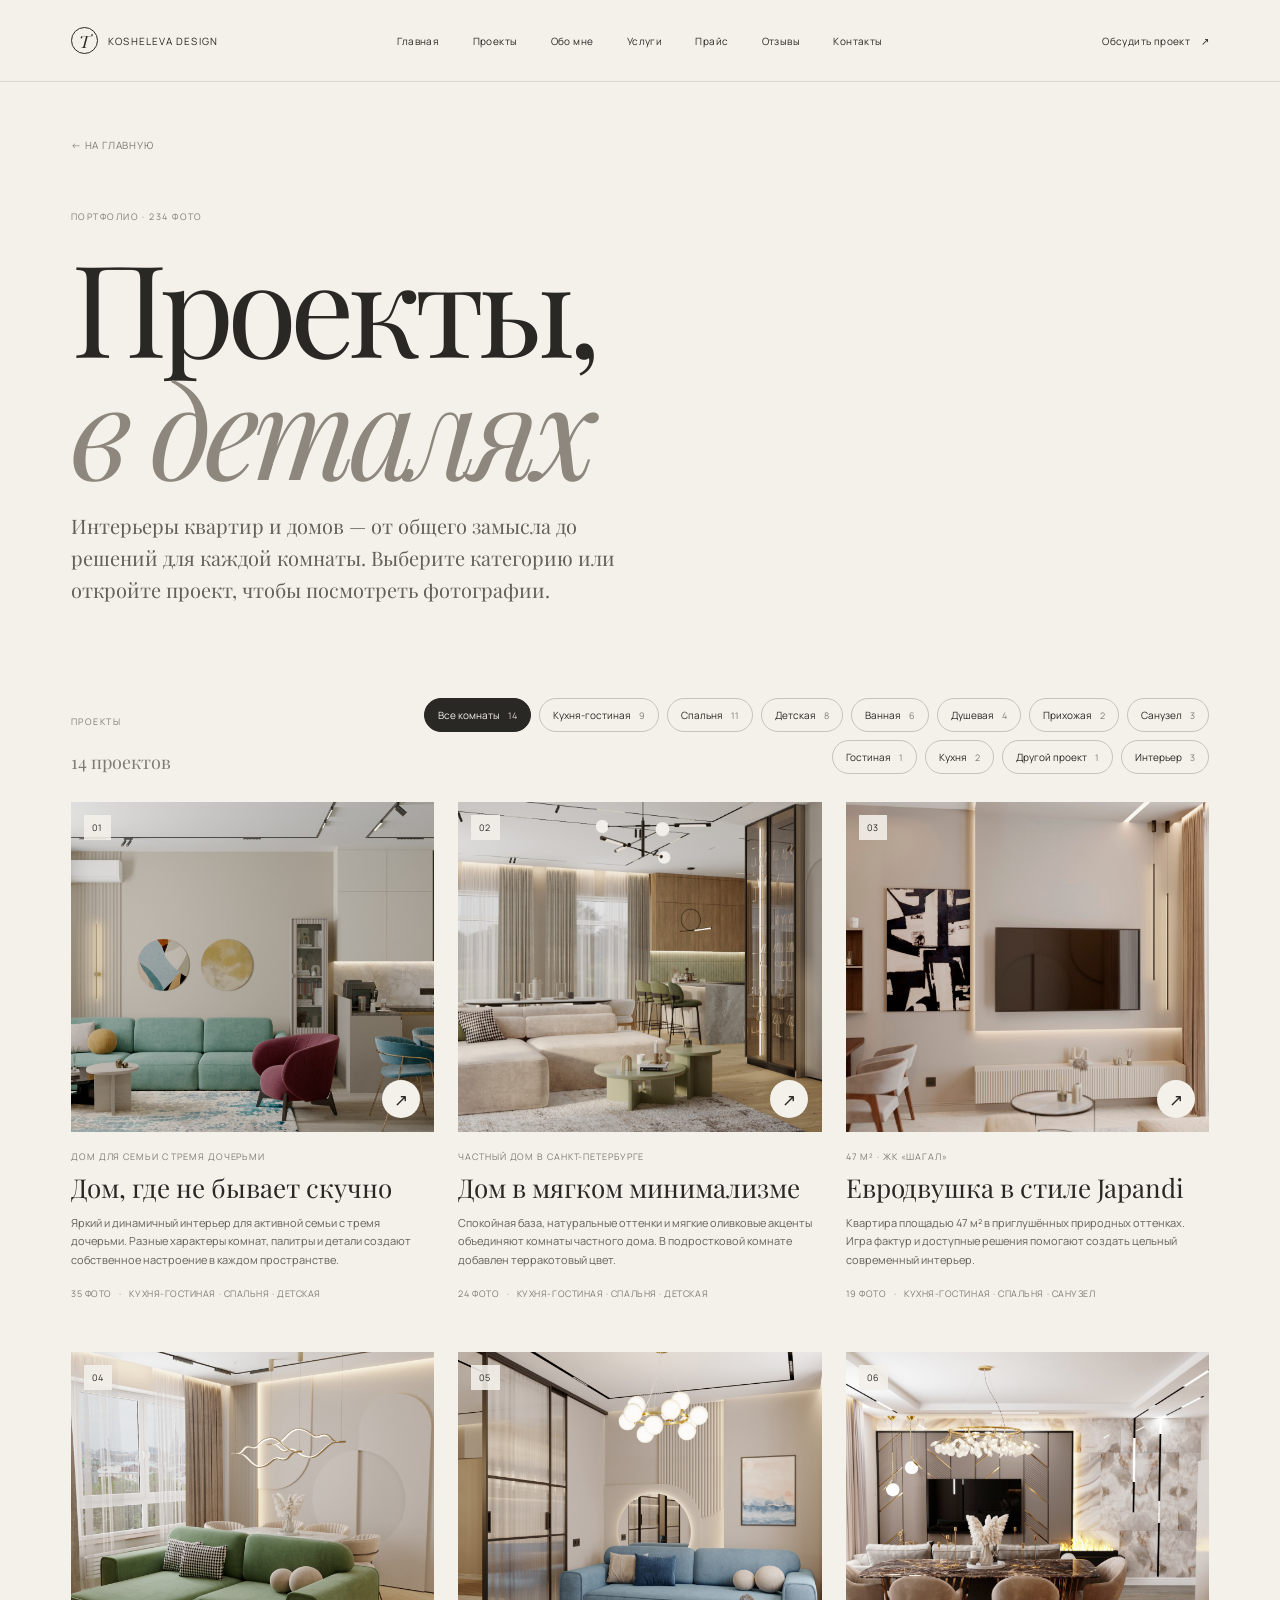
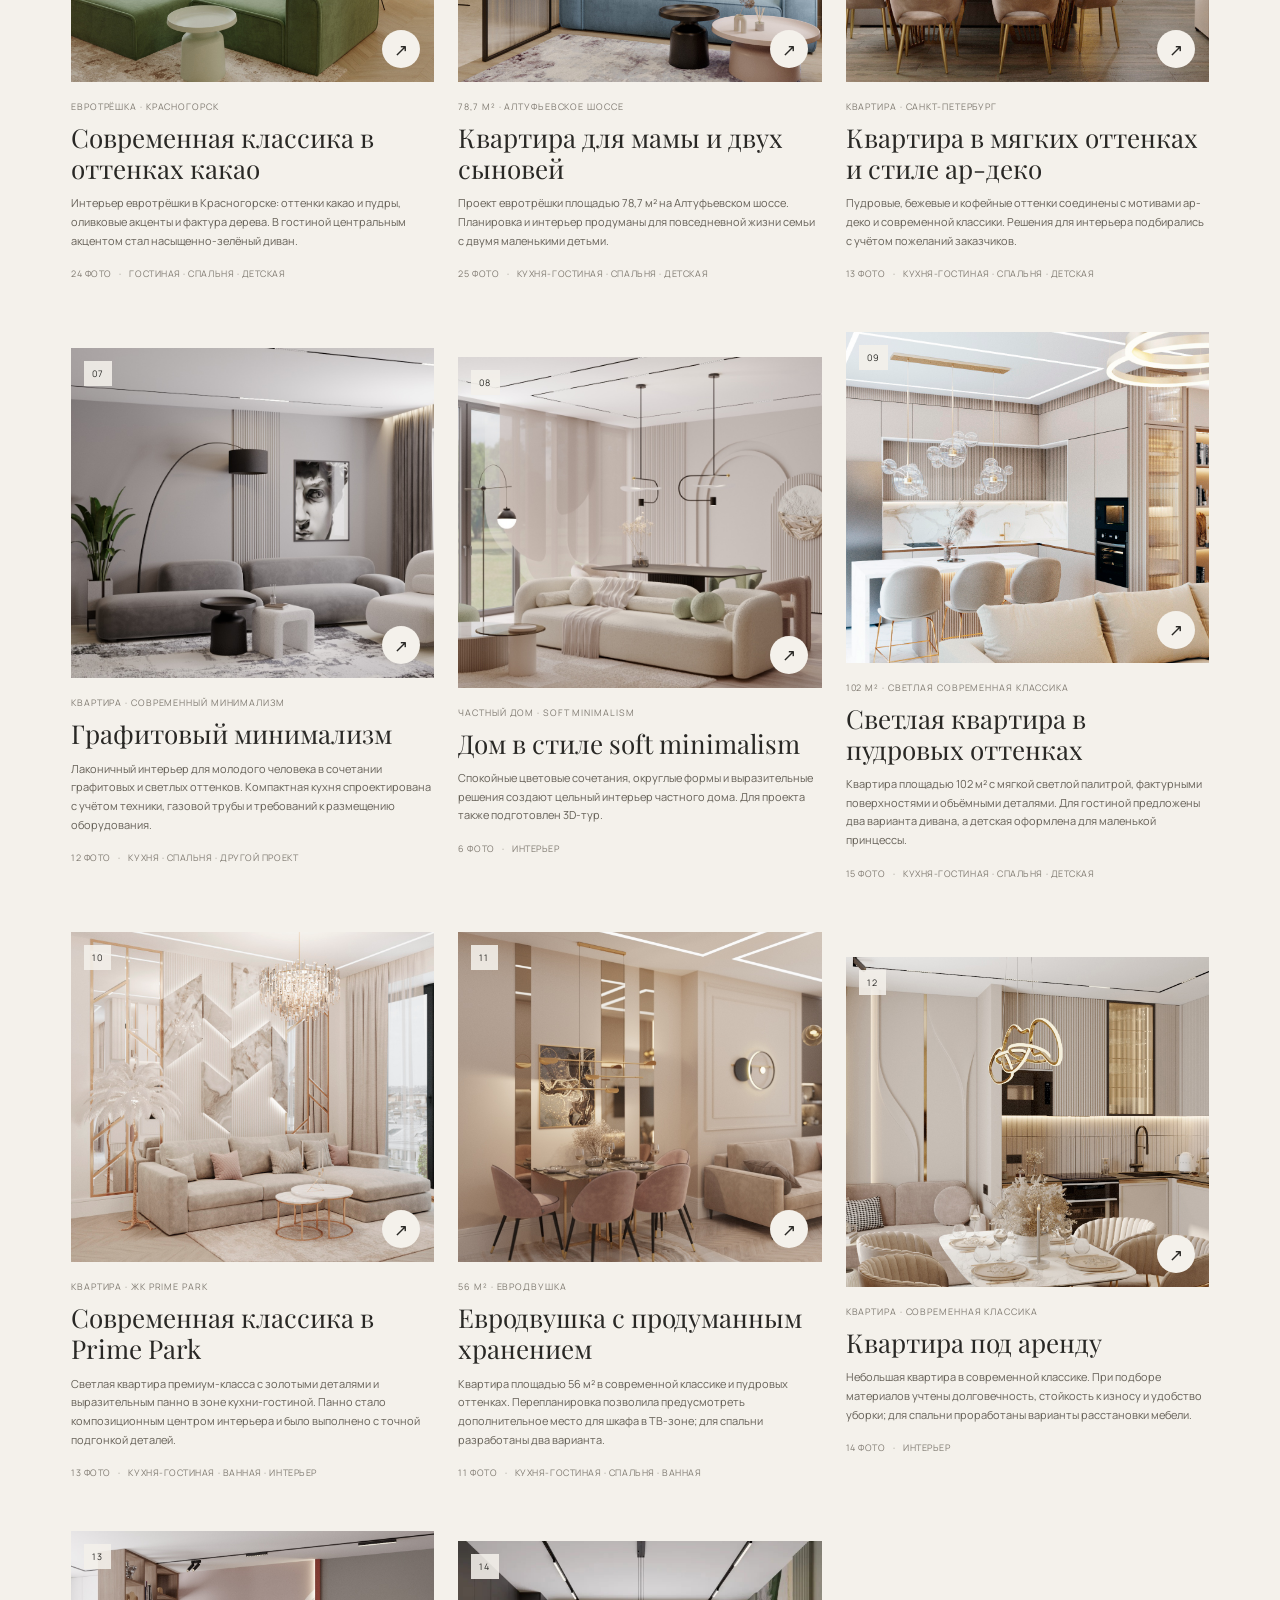
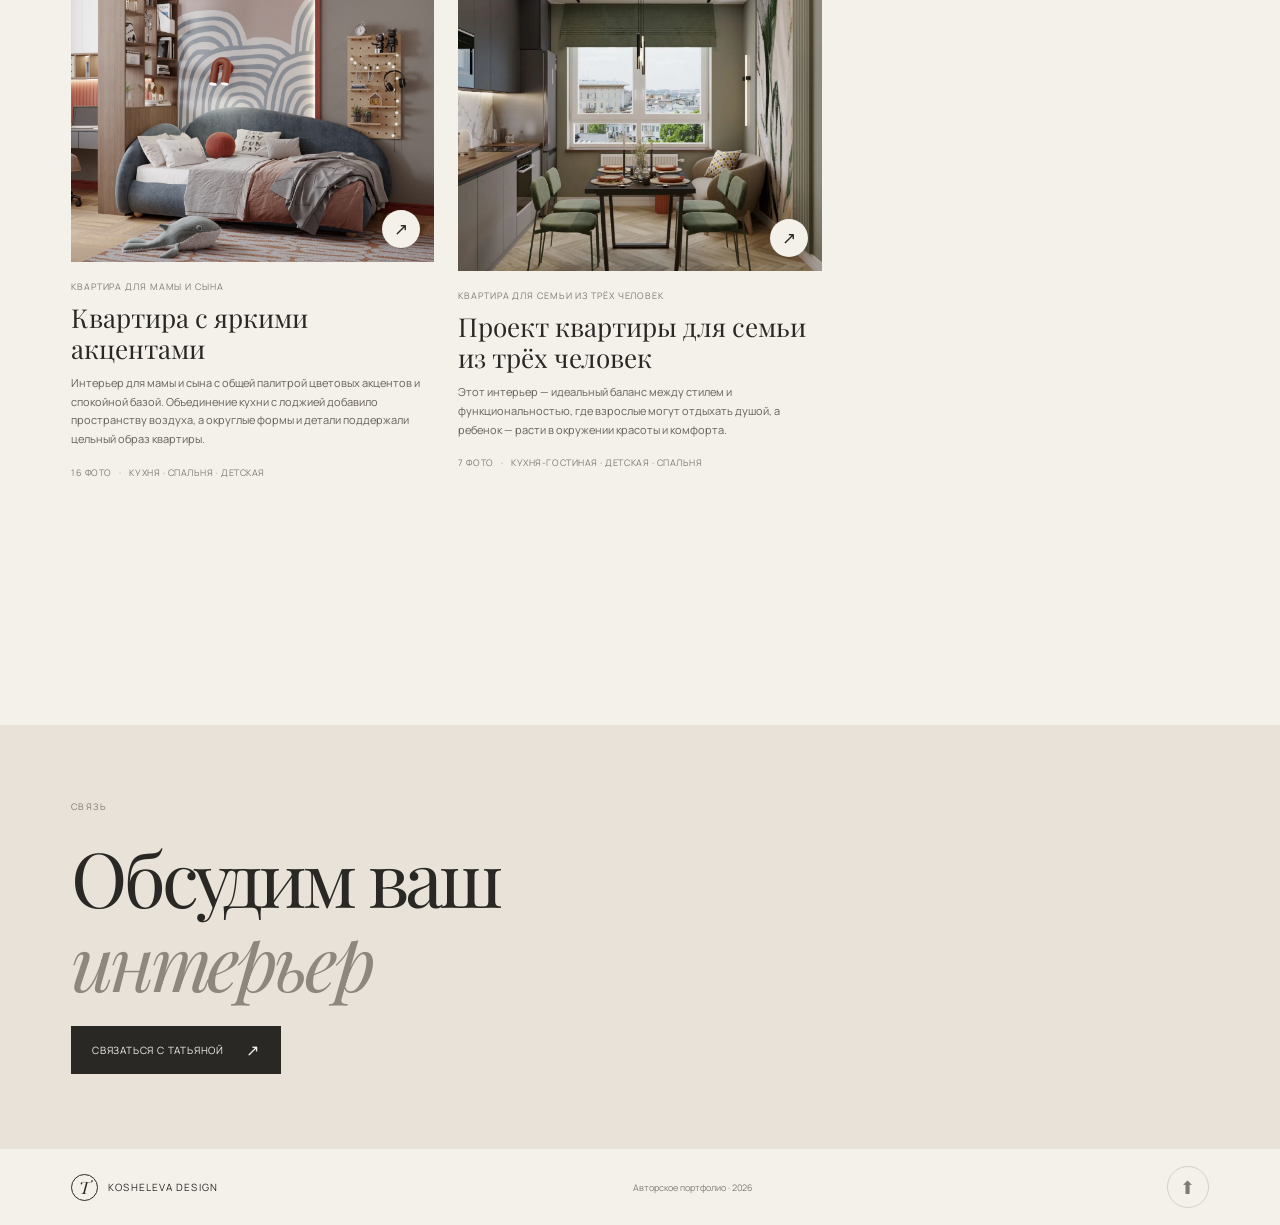
==== commit 74c13065: "Publish interior design portfolio" ====
--- a/projects.html
+++ b/projects.html
@@ -9,7 +9,7 @@
   <link rel="preconnect" href="https://fonts.googleapis.com">
   <link rel="preconnect" href="https://fonts.gstatic.com" crossorigin>
   <link href="https://fonts.googleapis.com/css2?family=Manrope:wght@400;500;600&family=Playfair+Display:wght@400;500&display=swap" rel="stylesheet">
-  <link rel="stylesheet" href="style.css?v=mobile-nav-fix-20261021">
+  <link rel="stylesheet" href="style.css?v=contacts-20261022">
 </head>
 <body class="works-page">
   <a class="skip-link" href="#main">Перейти к содержанию</a>
@@ -35,7 +35,7 @@
     <section class="works-contact" aria-labelledby="works-contact-title">
       <p class="eyebrow">СВЯЗЬ</p>
       <h2 id="works-contact-title">Обсудим ваш<br><em>интерьер</em></h2>
-      <a class="contact-primary" href="index.html#contact">Перейти к форме <span aria-hidden="true">↗</span></a>
+      <a class="contact-primary" href="index.html#contact">Связаться с Татьяной <span aria-hidden="true">↗</span></a>
     </section>
   </main>
   <footer class="footer"><a class="brand" href="index.html#top"><span class="brand-mark">Т</span><span>Kosheleva design</span></a><span>Авторское портфолио · <span id="year"></span></span><a class="round-link" href="#top" aria-label="Наверх">⬆</a></footer>
--- a/style.css
+++ b/style.css
@@ -452,7 +452,8 @@
 .about-photo img {
     width: 100%;
     height: 100%;
-    object-fit: cover
+    object-fit: cover;
+    object-position: center top
 }
 
 .photo-index {
@@ -1440,104 +1441,17 @@
   .works-contact .round-link { right: var(--gutter); bottom: 28px; }
 }
 
-/* Контактная форма предварительная: при отправке данные никуда не уходят. */
-.contact-form-section {
-    display: grid;
-    grid-template-columns: minmax(0, .9fr) minmax(0, 1.1fr);
-    gap: clamp(36px, 8vw, 120px);
-    align-items: start;
-    background: var(--paper-2)
-}
-
-.contact-intro h2,
 .contact-footer h2 {
     font-size: clamp(44px, 6vw, 82px);
     line-height: 1.04
 }
 
-.contact-intro h2 em,
 .contact-footer h2 em {
     font-style: italic;
     font-weight: 400;
     color: #8d877d
 }
 
-.contact-lede {
-    max-width: 370px;
-    margin: 24px 0 0;
-    color: #656057;
-    font: 17px/1.7 var(--serif)
-}
-
-.contact-form {
-    display: grid;
-    grid-template-columns: repeat(2, minmax(0, 1fr));
-    gap: 24px 18px;
-    padding-top: 8px
-}
-
-.contact-form label {
-    display: grid;
-    gap: 10px;
-    color: #6d685f;
-    font-size: 10px;
-    letter-spacing: .08em;
-    text-transform: uppercase
-}
-
-.contact-form input,
-.contact-form textarea {
-    width: 100%;
-    border: 0;
-    border-bottom: 1px solid #bdb6ab;
-    border-radius: 0;
-    padding: 12px 0;
-    background: transparent;
-    color: var(--ink);
-    font: 14px/1.6 var(--sans);
-    letter-spacing: 0;
-    text-transform: none
-}
-
-.contact-form textarea {
-    min-height: 92px;
-    resize: vertical
-}
-
-.contact-form input::placeholder,
-.contact-form textarea::placeholder {
-    color: #9a948a
-}
-
-.contact-form input:focus,
-.contact-form textarea:focus {
-    outline: none;
-    border-color: var(--ink)
-}
-
-.contact-message,
-.contact-form-bottom,
-.contact-form-status {
-    grid-column: 1 / -1
-}
-
-.contact-form-bottom {
-    display: flex;
-    align-items: center;
-    justify-content: space-between;
-    gap: 24px
-}
-
-.contact-form-note,
-.contact-hint {
-    max-width: 310px;
-    margin: 0;
-    color: #706b63;
-    font-size: 10px;
-    line-height: 1.7
-}
-
-.contact-submit,
 .contact-primary {
     display: inline-flex;
     min-height: 48px;
@@ -1551,26 +1465,16 @@
     font: 10px var(--sans);
     letter-spacing: .08em;
     text-transform: uppercase;
-    cursor: pointer;
     transition: background .2s, color .2s
 }
 
-.contact-submit:hover,
 .contact-primary:hover {
     background: transparent;
     color: var(--ink)
 }
 
-.contact-submit span,
 .contact-primary span {
     font-size: 16px
-}
-
-.contact-form-status {
-    margin: 0;
-    color: #4c684d;
-    font-size: 12px;
-    line-height: 1.6
 }
 
 .contact-footer {
@@ -1591,35 +1495,28 @@
 }
 
 .contact-footer-actions {
-    display: grid;
-    justify-items: start;
-    gap: 20px
-}
-
-.contact-footer .contact-primary {
-    border-color: var(--paper);
-    background: var(--paper);
-    color: var(--ink)
-}
-
-.contact-footer .contact-primary:hover {
-    background: transparent;
-    color: var(--paper)
+    display: flex;
+    align-items: center
 }
 
 .contact-footer .contact-links {
     display: flex;
     flex-wrap: wrap;
-    gap: 12px 22px
+    gap: 12px 28px
 }
 
 .contact-footer .contact-links a {
     color: #e4ded4;
-    font-size: 11px
-}
-
-.contact-footer .contact-hint {
-    color: #c0b9ad
+    font-size: 12px;
+    letter-spacing: .04em;
+    border-bottom: 1px solid rgba(228, 222, 212, .35);
+    padding: 8px 0;
+    transition: color .2s, border-color .2s
+}
+
+.contact-footer .contact-links a:hover {
+    color: var(--paper);
+    border-color: var(--paper)
 }
 
 .works-contact .contact-primary {
@@ -1627,34 +1524,19 @@
 }
 
 @media (max-width: 800px) {
-    .contact-form-section,
     .contact-footer {
         grid-template-columns: 1fr;
-        gap: 38px
-    }
-
-    .contact-form {
-        padding-top: 0
+        gap: 30px
     }
 }
 
 @media (max-width: 540px) {
-    .contact-form {
-        grid-template-columns: 1fr;
-        gap: 20px
-    }
-
-    .contact-form-bottom {
-        align-items: stretch;
-        flex-direction: column
-    }
-
-    .contact-submit,
-    .contact-footer .contact-primary {
-        width: 100%
-    }
-
-    .contact-intro h2,
+    .contact-footer .contact-links {
+        flex-direction: column;
+        align-items: flex-start;
+        gap: 10px
+    }
+
     .contact-footer h2 {
         font-size: clamp(42px, 12vw, 62px)
     }
